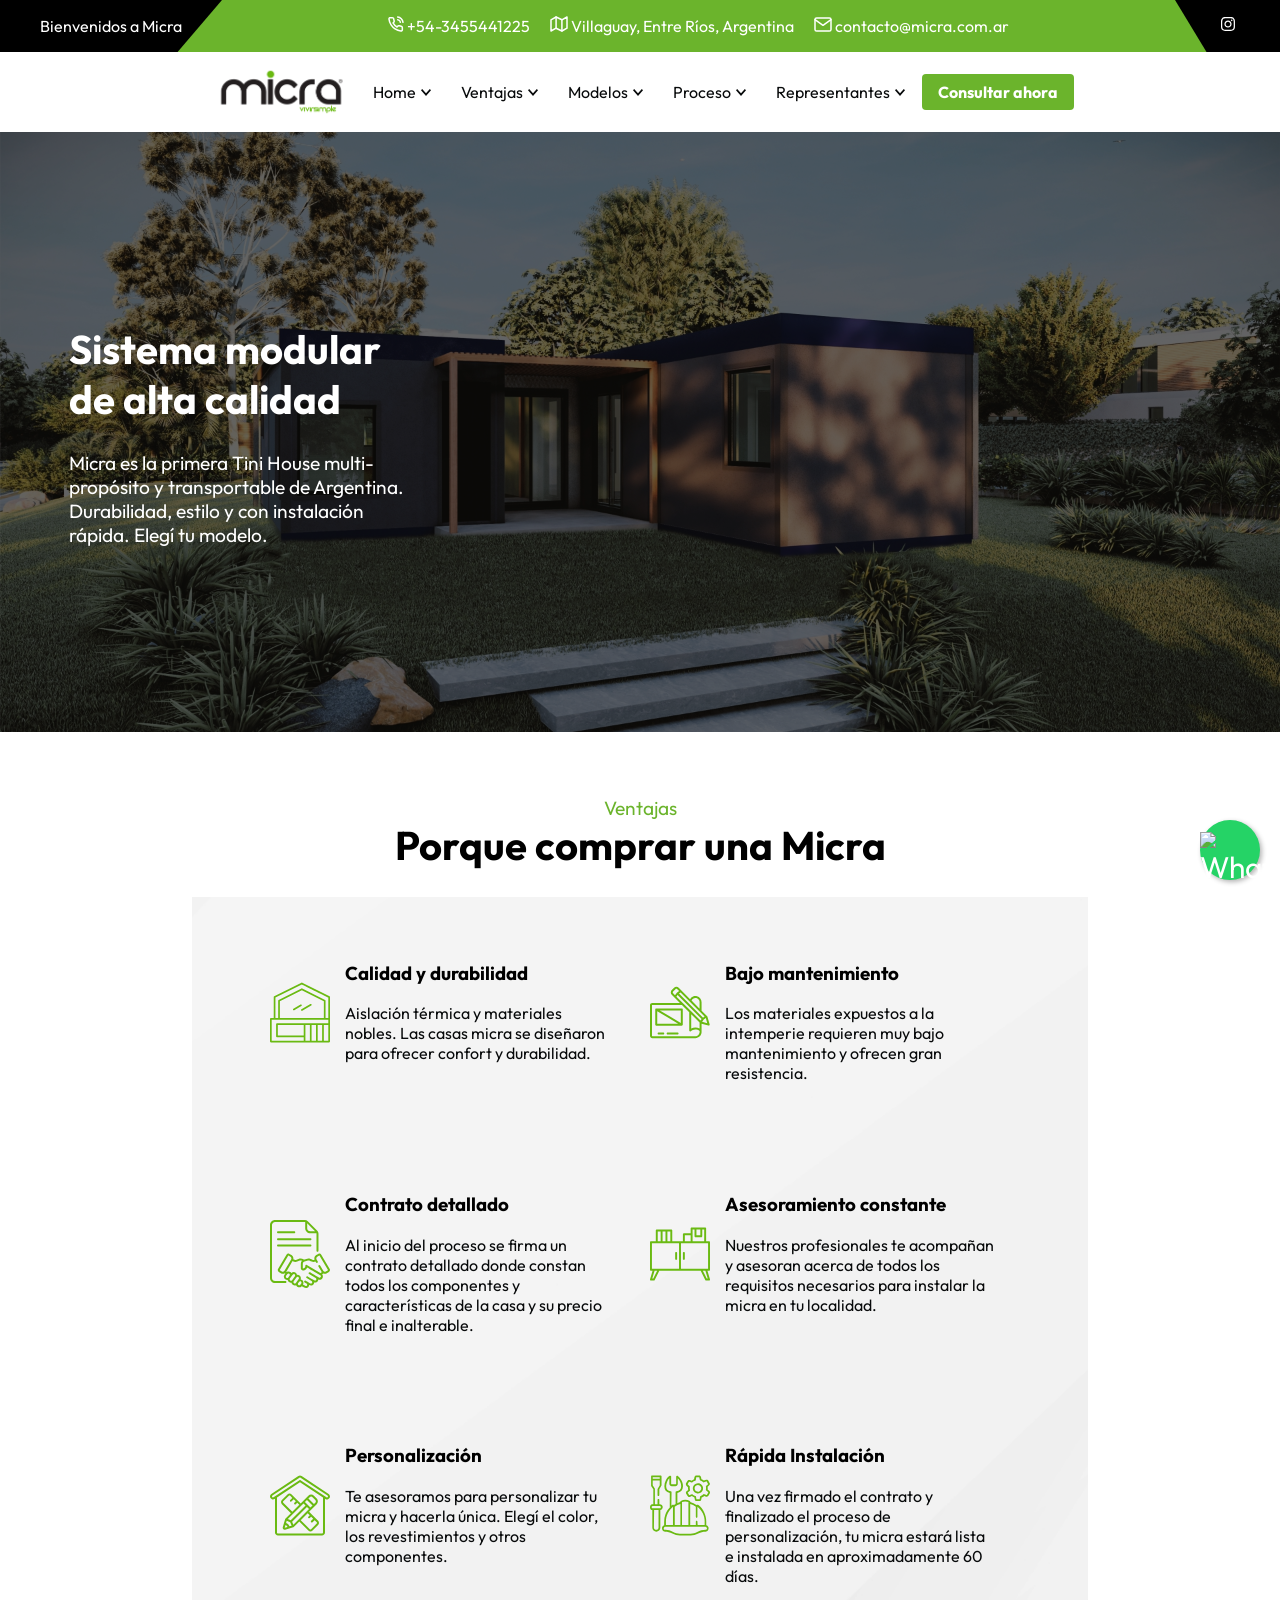
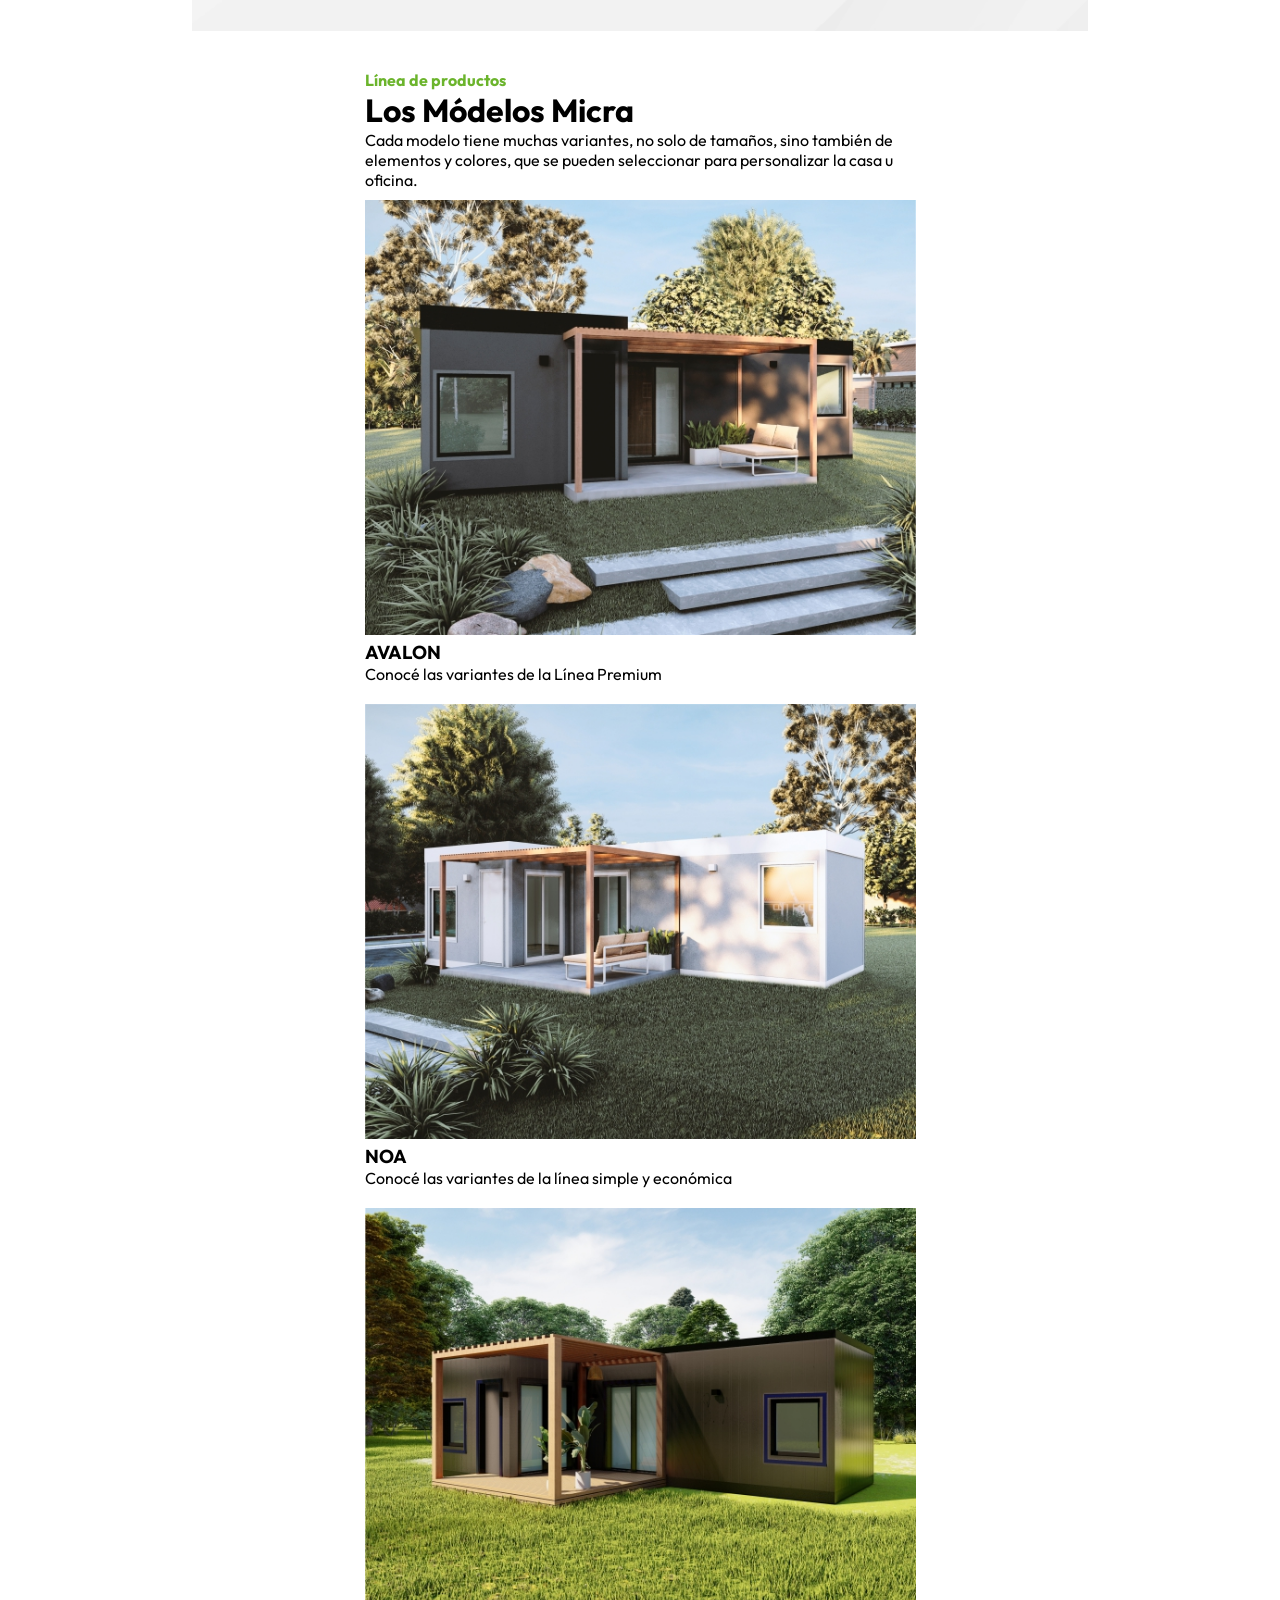
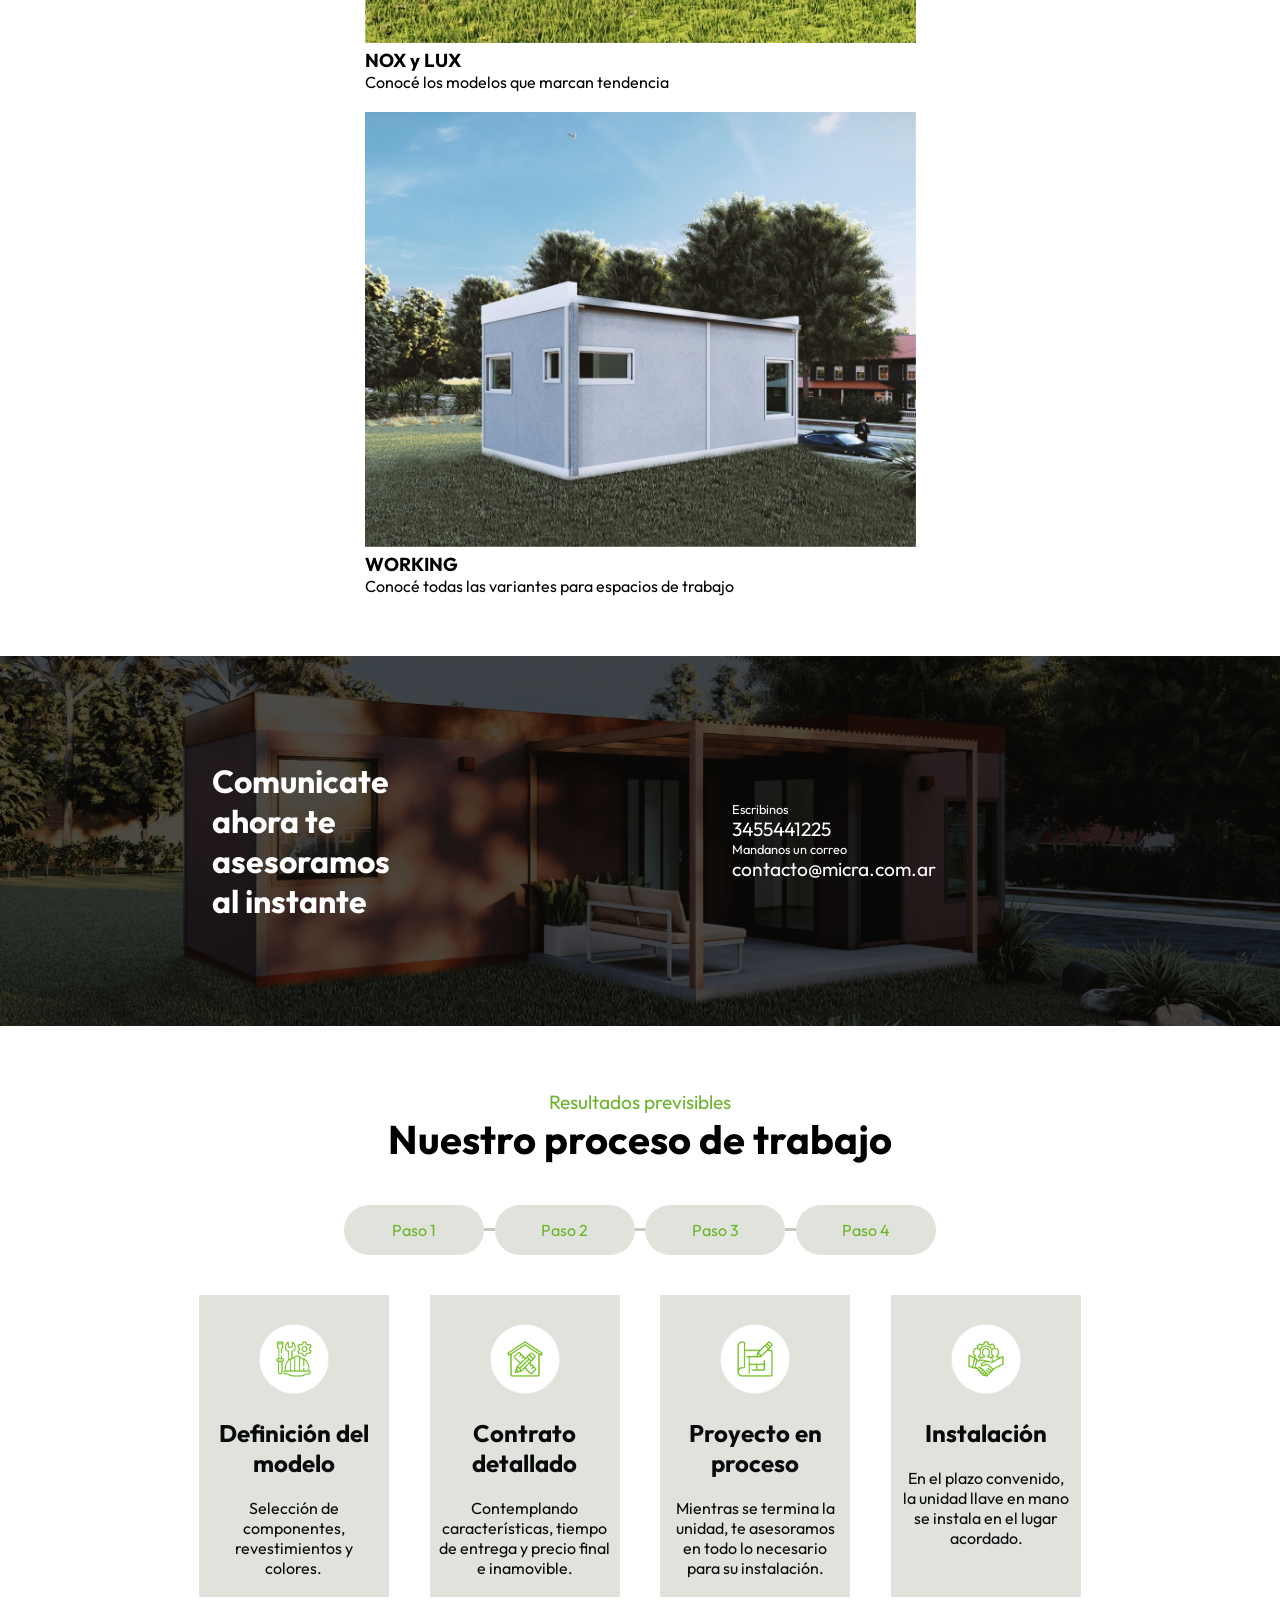
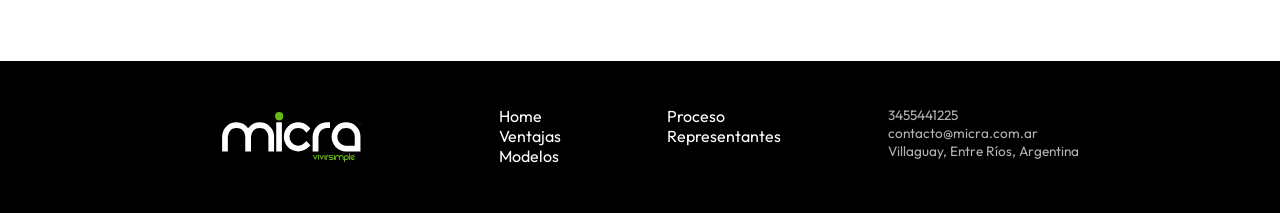
==== index.html @ 11cc24a4 "Cambios de stylo en index" ====
<!DOCTYPE html>
<html lang="en">
<meta charset="UTF-8">
<title>Micra</title>
<meta name="viewport" content="width=device-width,initial-scale=1">
<link rel="stylesheet" href="styles01.css">
<script src="menu.js"></script>
<script src="banner.js"></script>
<script src="whatsapp.js"></script>
<script src="footer.js"></script>

<body>
    <header id="Home">
        
    <!--banner de redes-->
    <banner-component></banner-component>
        <!--MENU-->
    <menu-component></menu-component>

       
    </header>
    <whatsapp-component></whatsapp-component>
    <main>
     <!-- Banner -->
    <div class="banner">
      <div class="banner-content">
        <h1>Sistema modular de alta calidad</h1>
        <p>Micra es la primera Tini House multi-propósito y transportable de Argentina.
        Durabilidad, estilo y con instalación rápida. Elegí tu modelo. </p>
      </div>
    </div>
    </main>

    <!-- Ventajas -->

    <div class="bloque-tres">
        <div class="bloque-tres-contenido" id="ventajas">
            <p>Ventajas</p>
            <h1>Porque comprar una Micra</h1>  
        </div>

        <div class="ventajas">
            <div class="tajeta-ventaja">
                <img src="icons/calidad.svg" alt="">
                <div class="texto-ventaja">
                    <h3>Calidad y durabilidad</h3>
                    <p>Aislación térmica y materiales nobles. Las casas micra se diseñaron para ofrecer confort y durabilidad.</p>    
                </div>  
            </div>
            <div class="tajeta-ventaja">
                <img src="icons/mantenimiento.svg" alt="">
                <div class="texto-ventaja">
                    <h3>Bajo mantenimiento</h3>
                    <p>Los materiales expuestos a la intemperie requieren muy bajo mantenimiento y ofrecen gran resistencia.</p>
                   
                </div>  
            </div>
            <div class="tajeta-ventaja">
                <img src="icons/contrato.svg" alt="">
                <div class="texto-ventaja">
                    <h3>Contrato detallado</h3>
                    <p>Al inicio del proceso se firma un contrato detallado donde constan todos los componentes y características de la casa y su precio final e inalterable.</p>
                  
                </div>  
            </div>
            <div class="tajeta-ventaja">
                <img src="icons/asesoramiento.svg" alt="">
                <div class="texto-ventaja">
                    <h3> Asesoramiento constante</h3>
                    <p>Nuestros profesionales te acompañan y asesoran acerca de todos los requisitos necesarios para instalar la micra en tu localidad.</p>   
                </div>  
            </div>

            <div class="tajeta-ventaja">
                <img src="icons/personalizacion.svg" alt="">
                <div class="texto-ventaja">
                    <h3>Personalización</h3>
                    <p>Te asesoramos para personalizar tu micra y hacerla única. Elegí el color, los revestimientos y otros componentes.</p>
               <!--<a href="#">Ver más</a> -->    
                    
                </div>  
            </div>
            <div class="tajeta-ventaja">
                <img src="icons/instalacion.svg" alt="">
                <div class="texto-ventaja">
                    <h3>Rápida Instalación</h3>
                    <p>Una vez firmado el contrato y finalizado el proceso de personalización, tu micra estará lista e instalada en aproximadamente 60 días.</p>
                </div>  
            </div>
        </div>
</div>

    <!-- Modelos-->


<div class="tarjetas-lineas-titulos" id="Modelos">
    <div class="lineas-titulos">
        <h4>Línea de productos</h4>  
        <h1>Los Módelos Micra</h1>
    </div>

    <div class="lineas-texto">
        <p>Cada modelo tiene muchas variantes, no solo de tamaños,
            sino también de elementos y colores, que se pueden 
            seleccionar  para personalizar la casa u oficina.</p>
    </div>
</div>


<div class="contenedor-tarjetas">
    <div class="tarjeta-casa">   
        <div class="texto-imagen">
            <a href="avalon.html">
                <div class="imagen-casa-modelo">
                    <img src="Images/FOTO MODELO AVALON.jpg" alt="casa-foto">
                    <span class="ver-mas-overlay">Ver más</span>
                </div></a>
            <h3>AVALON</h3>
            <p>Conocé las variantes de la Línea Premium </p>
            <a href="avalon.html"><button>Ver más</button> </a>

        </div>
    </div>
     <div class="tarjeta-casa">   
        <div class="texto-imagen">
            <a href="noa.html">
                <div class="imagen-casa-modelo">
                    <img src="Images/FOTO MODELO NOA.jpg" alt="casa-foto">
                <span class="ver-mas-overlay">Ver más</span></div></a>
            <h3>NOA</h3>
            <p>Conocé las variantes de la línea simple y económica</p>
            <a href="noa.html"> <button>Ver más</button> </a>        </div>
    </div>
     <div class="tarjeta-casa">   
        <div class="texto-imagen">
            <a href="page-construction.html">
                <div class="imagen-casa-modelo">
                    <img src="Images/FOTO MODELO NOX Y LUX.jpg" alt="casa-foto">
                <span class="ver-mas-overlay">Ver más</span></div></a>
            <h3> NOX y LUX</h3>
            <p>Conocé los modelos que marcan tendencia </p>
            <a href="page-construction.html"><button>Ver más</button> </a>
        </div>
    </div>
     <div class="tarjeta-casa">   
        <div class="texto-imagen">
            <a href="working.html">
                 <div class="imagen-casa-modelo">
                    <img src="Images/FOTO MODELO WORKING.jpg" alt="casa-foto">
                <span class="ver-mas-overlay">Ver más</span></div></a>
            <h3>WORKING</h3>
            <p>Conocé todas las variantes para espacios de trabajo</p>
            <a href="working.html"><button>Ver más</button> </a>

        </div>
    </div>
   
   
</div>

<!--BANNER comunicate-->
<div class="banner-comunicate">
    <div class="banner-comu-contenido">
        <div class="banner-comu-titulo">
            <h1>Comunicate ahora te asesoramos al instante</h1>
        </div>
      
      <div class="banner-comu-texto">
            <p class="comu-texto-uno">Escribinos</p>
            <p class="comu-texto-dos">3455441225</p>
            <p class="comu-texto-uno">Mandanos un correo</p>
            <p class="comu-texto-dos">contacto@micra.com.ar</p>
      </div>
    </div>
   
</div>


<!--PROCESO-->

 <div class="bloque-tres">
        <div class="bloque-tres-contenido" id="proceso">
            <p>Resultados previsibles</p>
            <h1>Nuestro proceso de trabajo</h1>  
        </div>
</div>
<div class="proceso-contenedor">
    <div class="proceso-linea">
        <div class="p-linea">
            <div class="p-botones">
                <div class="button-proceso"data-step="1">Paso 1</div>  
                <div class="button-proceso"data-step="2">Paso 2</div>
                <div class="button-proceso"data-step="3">Paso 3</div>
                <div class="button-proceso"data-step="4">Paso 4</div>  
            </div>
        </div>
    </div>
    <div class="proceso-tarjetas">
        <div class="p-t-tarjeta" data-step="1">
            <img src="icons/proceso-01.png" alt="">
            <h2>Definición del modelo</h2>
            <p>Selección de componentes, revestimientos y colores.</p>
        </div>
        <div class="p-t-tarjeta" data-step="2">
            <img src="icons/proceso-02.png" alt="">
            <h2>Contrato detallado</h2>
            <p>Contemplando características, tiempo de entrega y precio final e inamovible.</p>
        </div>
        <div class="p-t-tarjeta" data-step="3">
            <img src="icons/proceso-03.png" alt="">
            <h2>Proyecto en proceso</h2>
            <p>Mientras se termina la unidad, te asesoramos en todo lo necesario para su instalación.</p>
        </div>
        <div class="p-t-tarjeta" data-step="4">
            <img src="icons/proceso-04.png" alt="">
            <h2>Instalación</h2>
            <p>En el plazo convenido, la unidad llave en mano se instala en el lugar acordado.</p>
        </div>
        </div>
</div>


<!--FOOTER-->
    <footer>
        <footer-component></footer-component>
    </footer>

</body>
<script>
    document.querySelectorAll('.p-t-tarjeta').forEach(tarjeta => {
  tarjeta.addEventListener('mouseenter', function() {
    const step = tarjeta.getAttribute('data-step');
    document.querySelector('.button-proceso[data-step="' + step + '"]').classList.add('activo');
  });
  tarjeta.addEventListener('mouseleave', function() {
    const step = tarjeta.getAttribute('data-step');
    document.querySelector('.button-proceso[data-step="' + step + '"]').classList.remove('activo');
  });
});
</script>
</html>
---- styles01.css ----
/* font google */
@import url('https://fonts.googleapis.com/css2?family=Exo:ital,wght@0,100..900;1,100..900&family=Outfit:wght@100..900&family=Roboto:ital,wght@0,100..900;1,100..900&display=swap');

html, body {
  margin: 0;
  padding: 0;
  font-family: "Outfit", sans-serif;
  justify-content: center;
  align-items: stretch;
  width: 100%;
  overflow-x: hidden;

}
button{
  background-color: #6bb42c;
  border-radius: 2px;
  outline: none; 
  padding: 10px;
  align-content: center;
  text-align: center;
  color:#fff;
  border: none;
  transition: transform 0.1s ease-in;
  font-family: "Outfit", sans-serif;
  font-size: 1em;
    }
button:hover{
  background-color:#080A0B;
}

a{
  color: #44741b;
}
a:hover{
  color: #080A0B;
}

.contenedor-redes {
    color: #fff;
    background-color: #6bb42c;
    display: flex;
    justify-content: space-between;
    align-items: stretch;
    flex-wrap: wrap;
    width: 100%;
    box-sizing: border-box;
    padding: 0;
    margin: 0;
}



.cont-texto,
.cont-datos,
.cont-redes {
    padding: 0 40px 0 40px;
    margin: 0;
    display: flex;
    align-items: center;
    background: black;
    color: white;
}

.cont-datos {
    background: #6bb42c;
    color: #fff;
    justify-content: center;
    align-content: center;


}
.cont-datos li{
  padding: 0 10px;
  align-content: center;
}

.cont-texto {
    background: black;
    justify-content:flex-start;
    clip-path: polygon(0% 0%, 100% 0%, 80% 100%, 0% 100%)
   
}

.cont-redes {
    background: black;
    justify-content: flex-end;
    clip-path: polygon(0% 0%, 100% 0%,100% 100%, 30% 100%)
}

.cont-redes .redes-item{
  padding: 0 5px;
}

ul {
    list-style: none;
    padding: 0;
    margin: 0;
}
a {
    text-decoration: none;
}

/* Responsive: en pantallas chicas los bloques se apilan */
@media (max-width: 1035px) {
    .contenedor-redes {
        flex-direction: row;
        background: black;    

       
    }

    .cont-datos{
      display: none;
    }
    .cont-texto,
    .cont-redes {
      flex-direction: row;
        justify-content: center;

        background: black;    
        clip-path: polygon(0% 0%, 100% 0%,100% 100%, 0% 100%)

    }

}

/* Menu*/


.menus {
      display: flex; 
      justify-content: space-between; 
      align-items: center;
      padding: 10px 20px;
      font-family: "Outfit";
    }

    .imagen-logo {
      max-width: 150px;
      height: auto;
    }

    .navbar {
      display: flex;
      align-items: center;

    }

    .nav-menu {
      display: flex;
      gap: 30px;
      margin: 0;
      padding: 0;
      list-style: none;
      
    }
    .nav-logo{
        align-content: center;
        margin-left: 15%;

    }

    .nav-item {
      display: flex;
      align-items: center;
    }

    .nav-link {
      color: #080A0B;
      text-decoration: none;
      display: flex;
      align-items: center;
      gap: 5px;
    }

    .nav-link:hover {
      color: #6bb42c;
    }

    .nav-icon {
      width: 10px;
      height: auto;
    }

    /* Segunda parte */
    .navbar-02 {
      display: flex; 
      align-items: center;
      margin-right: 15%;
    }

    .nav-menu-02 {
      display: flex;
      align-items: center;
      gap: 20px;
      margin: 0;
      padding: 0;
      list-style: none;
    }

    .nav-iconos img {
      width: 100%;
      height: 100%;
    }

    .nav-boton {
      padding: 8px 16px;
      background-color:#6bb42c;
      border-radius: 4px;
      transition: transform 0.1s ease-in;
    }

    .nav-boton-link {
      color: #fff;
      font-weight: bold;
      text-decoration: none;
    }

    .nav-boton:hover {
      transform: scale(1.1);
    }
    

    /* --- Estilo hamburguesa --- */
    .menu-toggle {
      display: none;
      font-size: 28px;
      cursor: pointer;
      user-select: none;
      justify-content:flex-end;

      
    }

    /* --- Responsive --- */
    @media (max-width: 937px) {
      .nav-logo{
        align-content: flex-start;
        padding: 2% 5%;
        margin: 0;
        float:left;
      }
       .menus{
        margin:0;
        padding: 0;

      }
      .navbar{
        display: flex;
        flex-direction: column;
        align-items: end;
        gap: 1rem;
        top: 0;
        right: 0;
        bottom: 0;
        background-color:#fff;
        position: absolute;
        z-index: 2;
        padding: 10rem 0;

      }
      .nav-menu {
        display: none;
      }
      .nav-menu.active {
        display: flex;
        flex-direction: column;

      }

      .nav-item {
        flex-direction: column;
        align-items: end;
        margin: 0 2rem;
        color: #fff;
      }

      .menu-toggle {
        display: flex;
        padding-right: 5%;
        z-index: 2;

      }
      .navbar-02 {
        display: none;
      }
      .nav-iconos{
        display: none;
      }}

      

/* Banner debajo del menú */
.banner {
    position: relative;
    max-width: 100%;
    height: 600px; 
    background: url("Images/FOTO\ CABECERA.jpg") no-repeat center center/cover;
    display: flex;
    align-items: center;
    justify-content: center;
    color: #fff;
    background-size: cover;
}

.banner::after {
    content: "";
    position: absolute;
    top: 0;
    left: 0;
    width: 100%;
    height: 100%;
    background: rgba(0,0,0,0.6); 
    }

.banner-content {
    position: relative;
    padding-left: 0px;
    margin-left: 0px;
    text-align: left;
    z-index: 1;
    font-family: "Outfit";

}

.banner-content h1 {
    font-size: 2.5rem;
    margin-right: 30%;
    max-width: 30%;
  }



.banner-content p {
    font-size: 1.2rem;
    margin-right: 30%;
    max-width: 30%;

}
@media (max-width: 1232px) {
  .banner{
    align-items: stretch; 
    padding: 0;
    margin: 0;
    height: 100%;
  }  
  .banner-content{
    margin: 10%;
  }
    .banner-content p, .banner-content h1{
    max-width: 100%;
  }
}

/* Ventajas */

.bloque-tres{
    align-items: center;
    justify-content: center;
    margin: 5% 15% 3%;
}

.bloque-tres-contenido{
    padding: 0;
    margin-top: 20px;
    text-align: center;
    z-index: 1;
    font-family: "Outfit";
}
.bloque-tres p{
     font-size: 1.2rem;
     color: #6bb42c;
     padding-bottom: 0%;
     margin-bottom: 0;
}

.bloque-tres h1{
    font-size: 2.5rem;
    padding-top: 0%;
    margin-top: 0%;

}

.ventajas{
    display: flex;
    flex-wrap: wrap; /* pueda tener múltiples lineas*/
    justify-content: center;
    background: url("Images/Mask\ group.png") no-repeat center center/cover;

    font-family: "Outfit";

    }

.tajeta-ventaja{
    display: flex;
    flex-wrap: row;
    margin: 30px 10px;
}
.tajeta-ventaja img{
    width: 60px;
    justify-content: flex-start;

}

.texto-ventaja p{
    max-width: 270px;
    color: #080A0B;
    font-size: 1rem;

}
.texto-ventaja{
    margin:15px;
}

.texto-ventaja a{
    color: #6bb42c;
}

 @media (max-width: 550px) {
  .tajeta-ventaja,
  .ventajas,
  .bloque-tres,
  .bloque-tres-contenido{ 
    justify-content:start;
    text-align: start;
    max-width: 100%;
  }
  .tajeta-ventaja img{
    width: 20%;
  }
  .texto-ventaja p{
    font-size: 1rem;      /* reduce tamaño en móviles */
    padding: 0;
  }

}


/* Modelos casas */

.tarjetas-lineas-titulos{
    display: flex;
    flex-direction: row;
    font-family: "Outfit";
    padding: 2% 21%;
    margin: 0%;
    align-items: center;

}
.lineas-titulos{
    width: 551px;
    text-align: start;
    padding: 0;
    margin: 0;
}

.lineas-titulos h4{
    color: #6bb42c;
    padding: 0;
     margin: 0;
     
}
.lineas-titulos h1{
    padding: 0;
    margin: 0;
}

.lineas-texto p{
  max-width: 551px; 
  text-align: end;
  justify-content: end;
  margin: 0;

}

@media (max-width: 1282px)
 {
  .tarjetas-lineas-titulos{
    display: flex;
    flex-direction: column;
    position: relative;
    max-width: 95%;
    padding: 0 10%;
  } 
  .lineas-titulos h1, .lineas-titulos h4,
  .lineas-texto p{
    text-align:start;
    justify-content: start;
    padding: 0;

  }
   .tarjeta-casa img{
    max-width: 100%;

}
 }

.contenedor-tarjetas{
    display: flex;
    flex-wrap: wrap; /* pueda tener múltiples lineas*/
    margin: 0% 10%;
    justify-content: center;
    
}

.tarjeta-casa{
    font-family: "Outfit";
    padding: 10px;

}
.tarjeta-casa h3{
    padding: 0;
    margin: 5px 0px 0px;
}
.tarjeta-casa p{
    padding: 0;
    margin: 0;

}

.tarjeta-casa img{
    width: 551px;
}

.tarjeta-casa button{
  margin: 5px 0px 10px;
}

.tarjeta-casa button{
  display: none;
}


@media (max-width: 550px)
 {

  .contenedor-tarjetas{
    display: flex;
    align-content:flex-start;
    text-align:start;
    padding: 0 10%;
    margin: 20px 0px 0px;
  }
  .tarjeta-casa img{
    width: 100%;
  }
  .tarjeta-casa button{
  display: flex;
}
 }


.imagen-casa-modelo {
    position: relative;
    overflow: hidden;
}

/* Fondo oscuro por encima de la imagen en hover */
.imagen-casa-modelo::after {
    content: "";
    position: absolute;
    inset: 0;
    background: rgba(0,0,0,0); /* invisible por defecto */
    transition: background 0.3s;
    z-index: 1;
}

.imagen-casa-modelo:hover::after {
    background: rgba(0,0,0,0.6); /* se oscurece al hacer hover */
}

.imagen-casa-modelo img {
    display: block;
    transition: transform 0.3s ease-in-out;
    position: relative;
    z-index: 0;
}

.imagen-casa-modelo:hover img {
    transform: scale(1.3);
}

.ver-mas-overlay {
    position: absolute;
    left: 50%;
    top: 50%;
    transform: translate(-50%, -50%);
  /*  background: rgba(0,0,0,0.4);*/
    color: #fff;
    padding: 10px 25px;
    border-radius: 8px;
    font-size: 1.6em;
    opacity: 0;
    pointer-events: none;
    transition: opacity 0.3s;
    font-family: "Outfit";
    letter-spacing: 1px;
    font-weight: 500;
    text-align: center;
    z-index: 2;
}

.imagen-casa-modelo:hover .ver-mas-overlay {
    opacity: 1;
    pointer-events: auto;
}

/*BANNER comunicate*/

.banner-comunicate {
    position: relative;
    max-width: 100%;
    height: 370px; 
    background: url("Images/foto\ para\ segundo\ llamado\ a\ la\ acción\ home.jpg") no-repeat center center/cover;
    display: flex;
    align-items: center;
    justify-content: center;
    color: #fff;
    background-size: cover;
    margin: 50px 0;
}

.banner-comunicate::after {
    content: "";
    position: absolute;
    top: 0;
    left: 0;
    width: 100%;
    height: 100%;
    background: rgba(0,0,0,0.7); 
    }

.banner-comu-contenido {
    display: flex;
    flex-direction: row;
    font-family: "Outfit";
    padding: 0%;
    margin: 0;
    z-index: 1;
    
}
.banner-comu-titulo h1{
  align-content: start;
  width: 100%;
  align-content: center;

  
}
.banner-comu-texto{
  padding: 0% 40%;
  margin: 0;
  font-size: 1.2rem;
  align-content: center;

}
.comu-texto-uno{
  padding: 0%;
  margin: 0;
  font-size: 0.8rem;


}
.comu-texto-dos{
  padding: 0px;
  margin: 0;

}
@media (max-width: 1000px)
{
  .banner-comu-contenido {
    
    display: flex;
    flex-direction: column;
    font-family: "Outfit";
    padding: 10%;
    margin: 0;
 }
 .banner-comu-texto{
  padding: 0%;
 }
}

/* PROCESO*/



.proceso-linea {
  margin: 5% 17%;
  display: flex;  
  justify-content: center;
  align-items: center;
  position: relative;
}

.p-linea {
  background-color: #c3cabd;
  height: 3px;
  width: 70%;
  position: relative; /* importante para absoluto de hijos */
}

.p-botones {
  position: absolute;
  top: 50%; 
  width: 100%;
  display: flex;
  justify-content: space-between;
  transform: translateY(-50%); /* pisa la línea */
}

.button-proceso {
  background-color: #DFE3DB;
  border-radius: 2em;
  outline: none; 
  width: 140px;
  height: 50px;
  align-content: center;
  text-align: center;
  color: #6bb42c;
}

.proceso-tarjetas{
  margin: 5% 10%;
  display: flex;
  justify-content: center;
  align-items: center;
}
.p-t-tarjeta{
  max-width: 349px;
  height: 302px;
  background-color: #DFE3DB;
  text-align: center;
  margin: 0% 2%;
}
.p-t-tarjeta h2{
    max-width: 190px;
    color: #080A0B;
}
.p-t-tarjeta p{
      max-width: 190px;
      padding: 0% 5% 5%;
      color: #080A0B;
}
.p-t-tarjeta img{
  padding: 15% 0% 0%;
  width: 70px;
}

.p-t-tarjeta:hover{
  background-color: #6bb42c;
}
.p-t-tarjeta:hover p{
  color: #fff;
}
.p-t-tarjeta:hover h2{
  color: #fff;
}

.button-proceso.activo {
  background-color: #6bb42c;
  color: #fff;
  transition: background 0.2s, color 0.2s;
}

@media (max-width: 550px) {

  .proceso-linea{
    display: none;
  }
  .proceso-tarjetas{
    display: flex;
    flex-wrap: wrap;
  }
  .p-t-tarjeta{
    margin: 5px;
  }
}

/* WHATSAPP*/

.whatsapp-float {
        position: fixed !important;
        width: 60px;
        height: 60px;
        bottom: 20px;
        right: 20px;
        background-color: #25d366;
        color: white;
        border-radius: 50%;
        text-align: center;
        font-size: 30px;
        box-shadow: 2px 2px 5px rgba(0,0,0,0.3);
        z-index: 100;
    }

  .whatsapp-float img {
        width: 35px;
        margin-top: 12px;
        }

        
  .whatsapp-float:hover {
        background-color: #cbe3d4;
        }

  @media (max-width: 550px) {
        .whatsapp-float {
         position: fixed !important;
            width: 50px;
            height: 50px;
            bottom: 10px; /* más cerca del borde inferior */
            right: 10px; /* más cerca del borde derecho */
        }

        .whatsapp-float img {
            width: 30px;
            margin-top: 10px;
        }
    }

footer{
    background-color: #000000;
    right: 500px;

}



.fotter-columnas{
  display: flex;
  justify-content: space-between;
  flex-direction: row;
  padding: 40px 15%;
  align-content: center;
  right: 500px;
}
.f-una-columna{
  padding: 10px;
  flex-direction:column;
  display: flex;
  padding: 5px 0;
  margin: 0;

}
.f-una-columna p, .f-una-columna a {
    color:#ffffff;
    text-align: start;
    padding: 0;
    margin: 0;
}
.f-una-columna p{
  width: 200px;
  font-size: 0.85rem;
  color: #b3b3b3;
}
.f-una-columna img{
  width: 200px;
}


  @media (max-width: 800px) {
    .fotter-columnas{
      flex-direction: column;
      justify-content: center;
    }
    .f-una-columna img{
      justify-content: center;
    }
    .f-una-columna p{
      size: 1em;
    }
  }

/*CASAS*/

.banner-CASA {
    position: relative;
    max-width: 100%;
    height: 400px; 
    display: flex;
    align-items: center;
    justify-content: CENTER;
    color: #fff;
    background-size: cover;
    margin: 0;
}

.banner-CASA::after {
    content: "";
    position: absolute;
    top: 0;
    left: 0;
    width: 100%;
    height: 100%;
    background: rgba(0,0,0,0.7); 
    }

.banner-casa-contenido {
    display: flex;
    flex-direction: row;
    font-family: "Outfit";
    padding: 0% 10%;
    margin: 0 0;
    z-index: 1;
    
}
.banner-casa-titulo h1, .banner-casa-titulo p, .banner-casa-titulo a{
  text-align: center;
  padding: 0%;
  margin: 0%;
  color: #fff;
  align-items: center;
}



/*INFO*/

.info-casas{
  display: flex;
  align-content: center;
  text-align: center;
  justify-content: center;
  margin: 10px;
  padding: 0;

}
.info-casas a, .info-casas p{
  color: #000000;
  margin: 0;
  padding: 0;

}

/*IMAGEN UNO CASA*/

.imagen-uno-casa{
  display: flex;
  align-content: center;
  justify-content: center;
  padding: 10px 10%;
  margin: 0%;
}

.contenedor-casa{
  overflow: hidden; /* para que la imagen no se salga de su contenedor */

}
.contenedor-casa img{
    transition: transform 0.3s ease-in-out;}

.contenedor-casa:hover img{
    transform: scale(1.5);
        
}

/* info principal casa*/

.info-casa-uno{
  display: flex;
  align-content: center;
  justify-content: center;
  padding: 0% 17%;
  flex-direction: column;

}
.info-casa-uno h1{
  color: #6bb42c;
  margin: 20px 0px 0px;
}

.info-casa-uno h1, .info-casa-uno p, .info-casa-uno h2{
  text-align: start;
  padding: 0;
}
.info-casa-uno p{
  margin: 0 0 10px;
}

.tres-imagenes-casa{
  display: flex;
  align-content: center;
  justify-content: space-between;
  padding: 0% 17%;
  flex-direction: row;
}

.tres-imagenes-casa img{
  max-width: 320px;
}

.dos-imagenes-casa{
  display: flex;
  align-content: center;
  justify-content: space-between;
  padding: 0% 17%;
  flex-direction: row;
}

.dos-imagenes-casa img{
  max-width: 500px;
}

.cuatro-imagenes-casa{
  display: flex;
  align-content: center;
  padding: 0% 17%;
  flex-wrap: wrap; 
}

.cuatro-imagenes-casa img{
  max-width: 480px;
  padding: 10px;
  margin: 0;
}

  @media (max-width: 800px) {

    .imagen-uno-casa{
      padding: 3% 0;
    }
    .dos-imagenes-casa, .tres-imagenes-casa, .cuatro-imagenes-casa{
      flex-direction: column;
    }
   .dos-imagenes-casa img, .tres-imagenes-casa img, .cuatro-imagenes-casa img{
    width: 100%;
    padding: 5% 0%;

  }}

  @media (max-width: 480px) {
    .tipos-casas-iconos{
      flex-direction: column;
    }}

  .revestimientos-contenedor{
    display: flex;
    padding: 3% 17%;
    flex-direction: column;
  }
  .revestimientos-contenedor h2, .revestimientos-contenedor h3{
    padding: 0px 0px 10px;
    margin: 0;
    justify-content: start;
    text-align: start;
  }
  .revestimientos-contenedor h2{
    color: #6bb42c;
    padding: 5px 0px;
  }

  .columnas-detalles{
    display: flex;
    flex-direction: column;
    padding: 0;
    margin: 0;


  }
  .una-col-detalles{
    padding: 0;
   /* max-width: 400px;*/
    margin: 0;
     display: flex;
    flex-direction: row;

  }
    .colores-paleta{
    display: flex;
    flex-direction: row;
    padding: 5px 0;
    /*max-width: 400px;*/
  }
  
  .bloque-color{
    width: 50px;
    right: 50px;
    border-radius: 50%;
    padding: 0;
    margin: 0;    
  }

  .colores-paleta p{
    padding: 0% 2%;
    width: 100px;

    
  }

  @media (max-width: 800px) {
      .revestimientos-contenedor, .columnas-detalles{
        flex-direction: column;
        margin: 10px 0;
        padding: 5%, 0%;
        justify-content: start;

      }
      .una-col-detalles p, .otra-col-detalles p{
        padding: 0;
        margin: 0;
        text-align:left;
      }
      .bloque-color{
        width: 20px;
        padding: 0;
        margin: 0;
      
      }
      .colores-paleta{
        padding: 5px 0px;
        margin: 0;
        justify-content: start;

      }
      .una-col-detalles{
        flex-direction: column;
        justify-content: start;
        padding: 0;
        margin: 0;

      }

  }


  /*Galeria*/
  
  .contenedor-galeria{
    display: flex;
    flex-wrap: wrap;
    align-content: center;
    justify-content: space-between;
    margin: 10px 17%;
  }

.thumb {
    max-height: 220px;
    padding: 0, 10%;
}
.thumb:hover{
  border: solid 2px #6bb42c;
}

.lightbox {
    position: fixed;
    z-index: 999;
    height: 0;
    width: 0;
    text-align: center;
    top: 0;
    left: 0;
    background: rgba(0, 0, 0, 0.9);
    opacity: 0;

}

.lightbox img {
    max-width: 100%;

    opacity: 0;

}

.lightbox:target {
    /** Remove default browser outline */
    outline: none;

    width: 100%;
    height: 100%;
    opacity: 1 !important;
    justify-content: center;
    align-content: center;
}

.lightbox:target img {
    /*border: solid 17px rgba(77, 77, 77, 0.8);*/
    opacity: 1;

}

.light-btn {
    color: #fafafa;
   /* background-color: #333;
    border: solid 3px #777;*/
    padding: 5px 15px;
    border-radius: 1px;
    text-decoration: none;
    cursor: pointer;
    vertical-align: middle;
    position: absolute;
    top: 45%;
    z-index: 99;
    font-family:monospace;
    font-size: 3em;
}

.light-btn:hover {
    color: #6bb42c;
}

.btn-prev {
    left: 7%;
}

.btn-next {
    right: 7%;
}
.btn-close {
    position: absolute;
    right: 2%;
    top: 2%;
    color: #fafafa;
  /*  background-color: #92001d;
    border: solid 5px #ef4036;*/
    padding: 10px 15px;
    border-radius: 1px;
    text-decoration: none;
}

.btn-close:hover {
    background-color: #740404;
}

  @media (max-width: 430px) {
    .thumb {
        max-height: 120px;
        padding: 0, 5%;
    }
  }

.contenedor-comun{
  padding: 0% 17%;
  margin: 0%;
  align-content: center;
  justify-content: center;
  text-align: center;
}
.contenedor-comun p{
  padding: 0%;
  margin: 0% 0% 5%;
}
.contenedor-comun img{
  padding: 0%;
  margin: 0%;
}
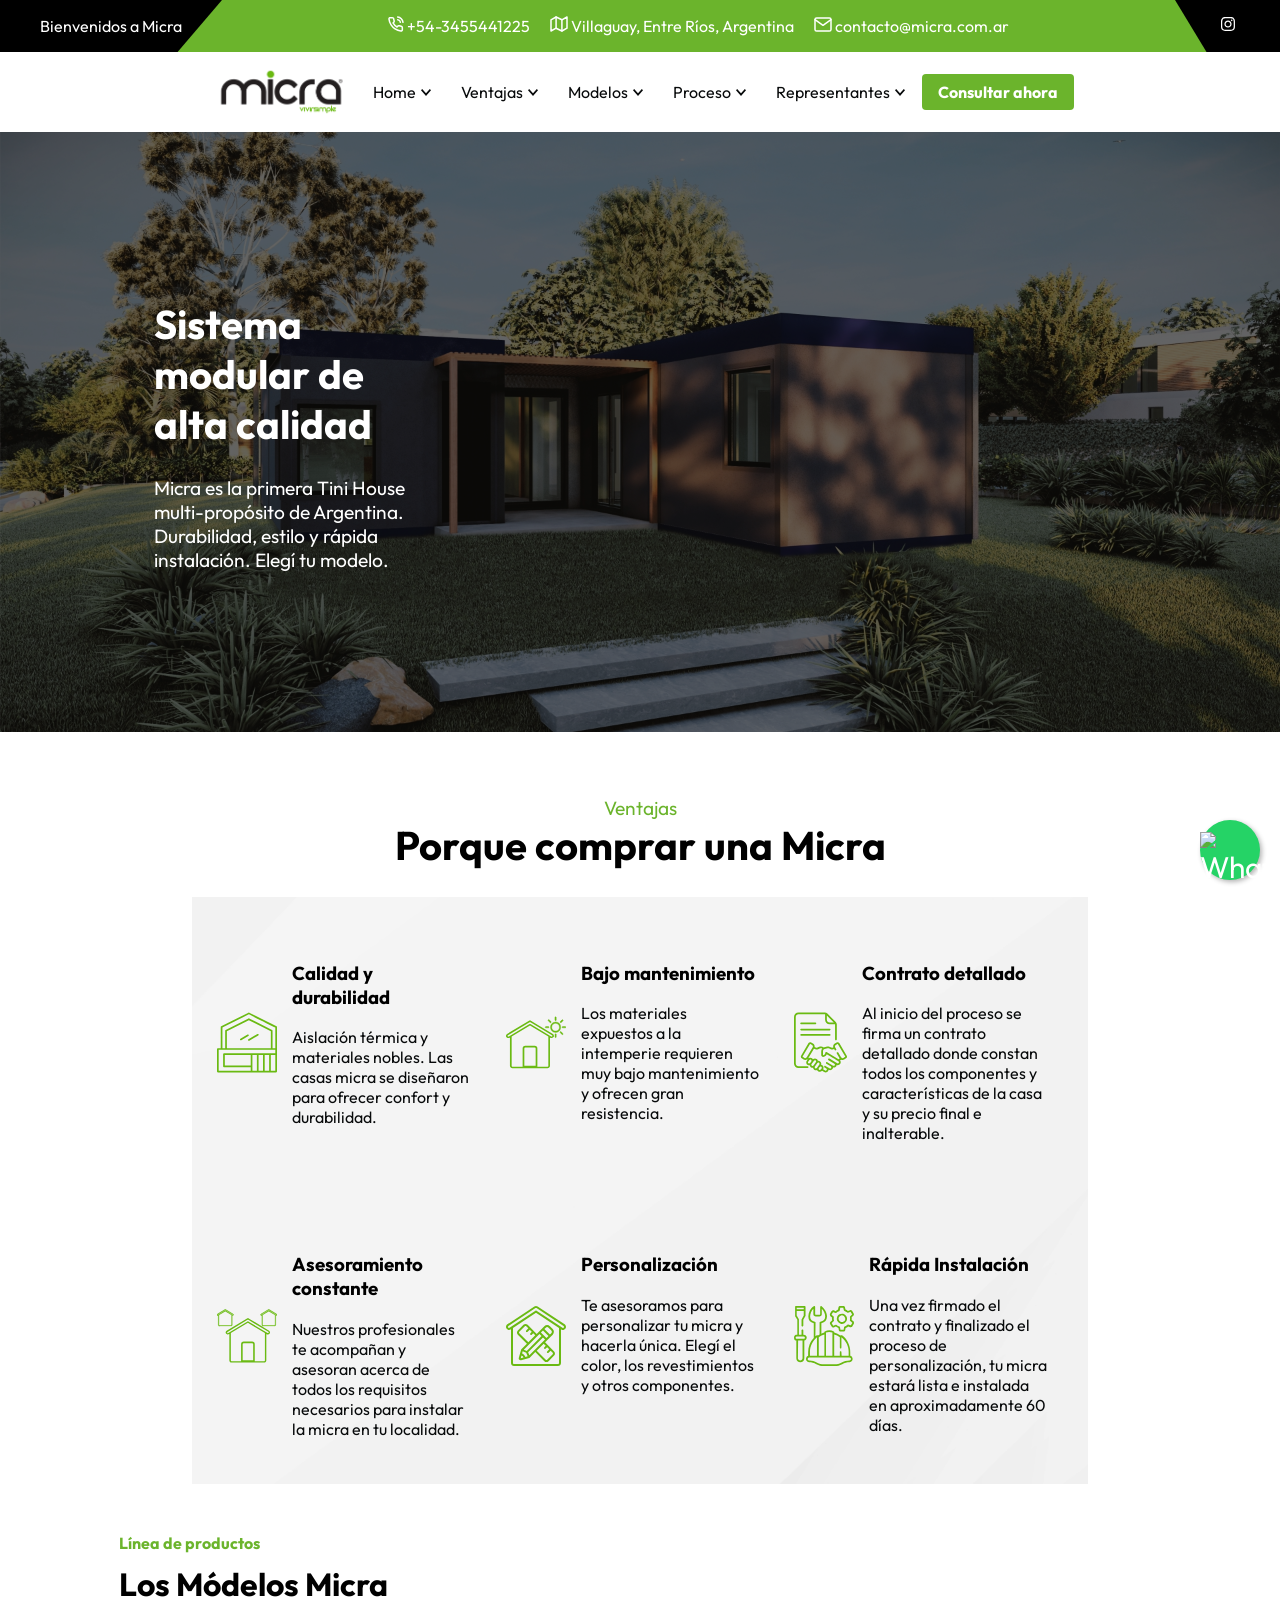
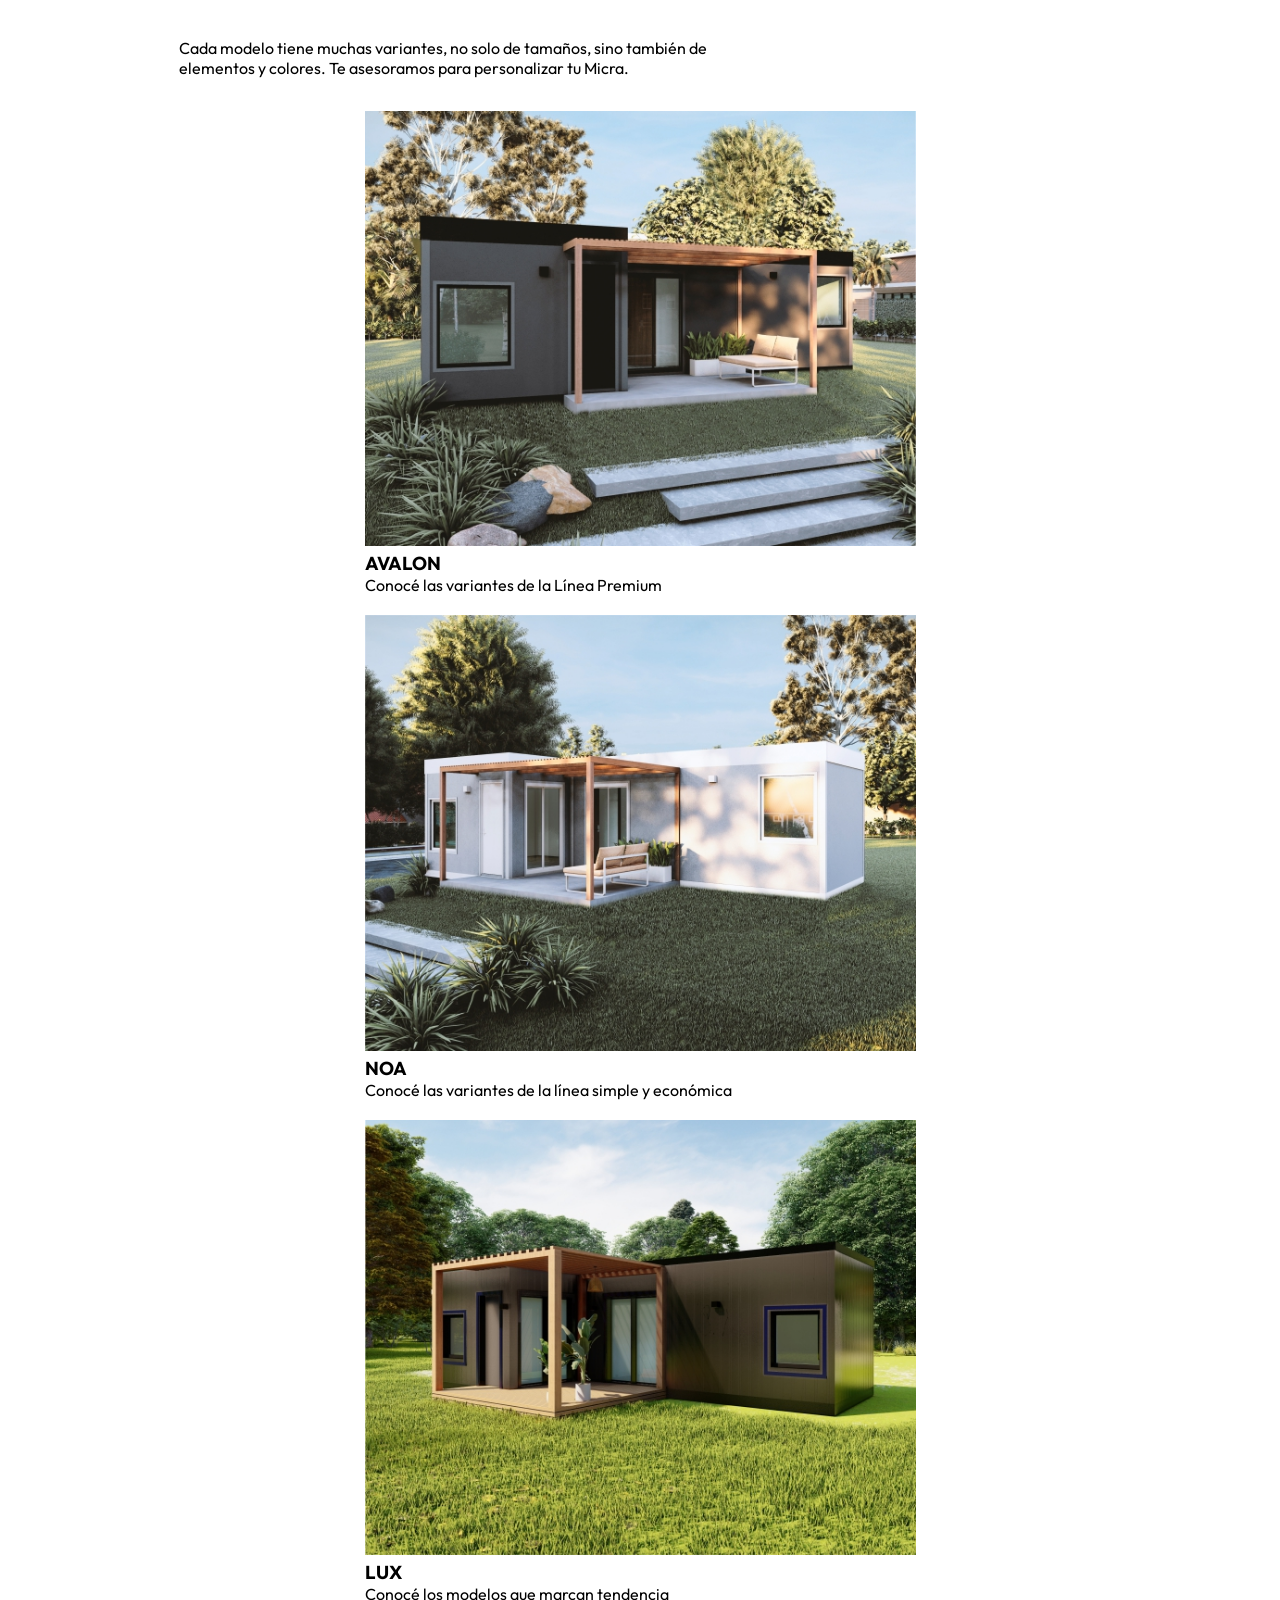
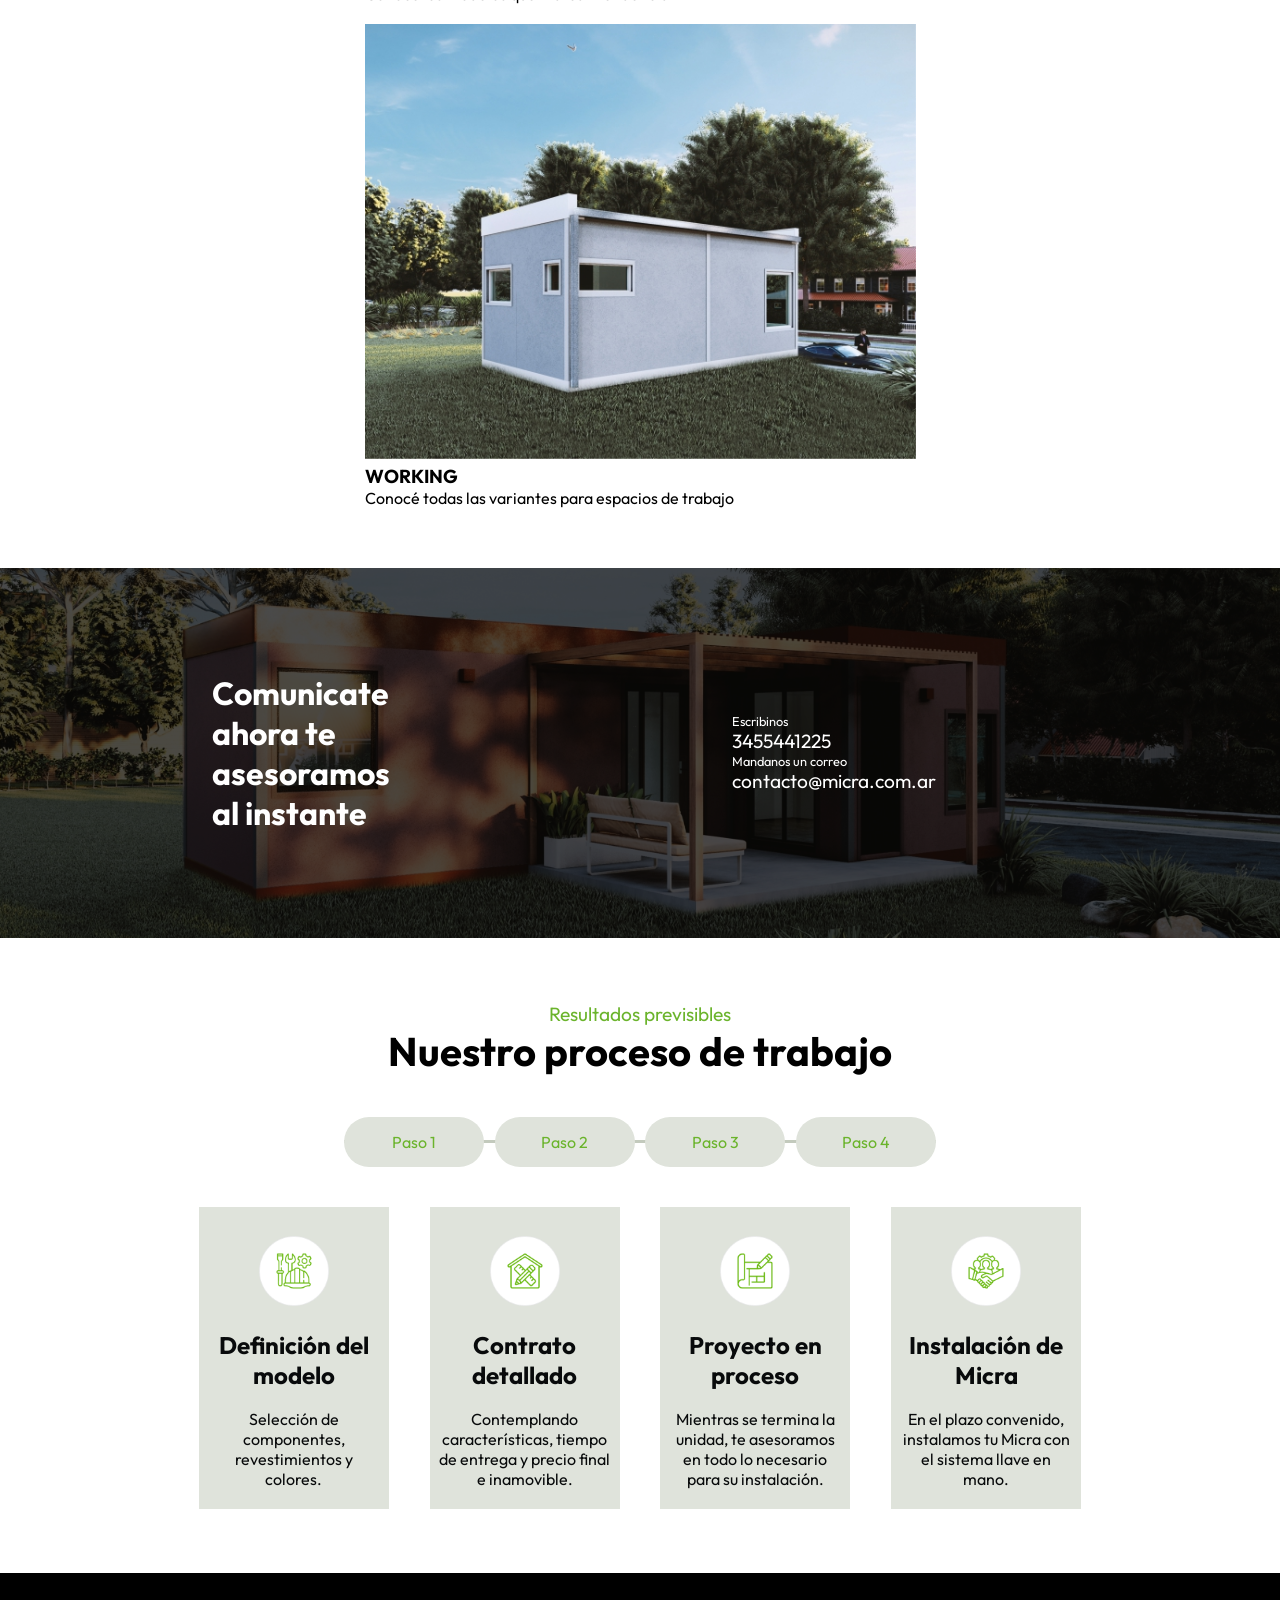
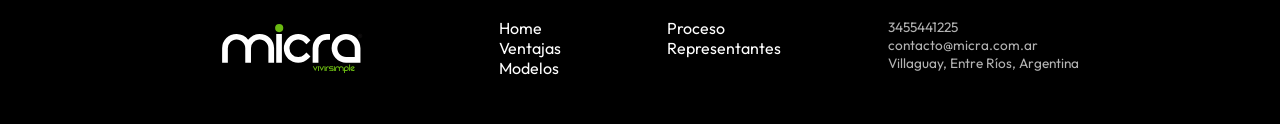
==== commit 63e210df: "arreglos de texto y de estilo en index, noa y avalon" ====
--- a/index.html
+++ b/index.html
@@ -25,8 +25,7 @@
     <div class="banner">
       <div class="banner-content">
         <h1>Sistema modular de alta calidad</h1>
-        <p>Micra es la primera Tini House multi-propósito y transportable de Argentina.
-        Durabilidad, estilo y con instalación rápida. Elegí tu modelo. </p>
+        <p>Micra es la primera Tini House multi-propósito de Argentina. Durabilidad, estilo y rápida instalación. Elegí tu modelo.</p>
       </div>
     </div>
     </main>
@@ -100,16 +99,14 @@
     </div>
 
     <div class="lineas-texto">
-        <p>Cada modelo tiene muchas variantes, no solo de tamaños,
-            sino también de elementos y colores, que se pueden 
-            seleccionar  para personalizar la casa u oficina.</p>
+        <p>Cada modelo tiene muchas variantes, no solo de tamaños, sino también de elementos y colores. Te asesoramos para personalizar tu Micra.</p>
     </div>
 </div>
 
 
 <div class="contenedor-tarjetas">
     <div class="tarjeta-casa">   
-        <div class="texto-imagen">
+        <div class="texto-imagen">  
             <a href="avalon.html">
                 <div class="imagen-casa-modelo">
                     <img src="Images/FOTO MODELO AVALON.jpg" alt="casa-foto">
@@ -137,7 +134,7 @@
                 <div class="imagen-casa-modelo">
                     <img src="Images/FOTO MODELO NOX Y LUX.jpg" alt="casa-foto">
                 <span class="ver-mas-overlay">Ver más</span></div></a>
-            <h3> NOX y LUX</h3>
+            <h3> LUX</h3>
             <p>Conocé los modelos que marcan tendencia </p>
             <a href="page-construction.html"><button>Ver más</button> </a>
         </div>
@@ -213,8 +210,8 @@
         </div>
         <div class="p-t-tarjeta" data-step="4">
             <img src="icons/proceso-04.png" alt="">
-            <h2>Instalación</h2>
-            <p>En el plazo convenido, la unidad llave en mano se instala en el lugar acordado.</p>
+            <h2>Instalación de Micra</h2>
+            <p> En el plazo convenido, instalamos tu Micra con el sistema llave en mano.</p>
         </div>
         </div>
 </div>
--- a/styles01.css
+++ b/styles01.css
@@ -386,7 +386,7 @@
     flex-wrap: wrap; /* pueda tener múltiples lineas*/
     justify-content: center;
     background: url("Images/Mask\ group.png") no-repeat center center/cover;
-
+    margin: 0 0%;
     font-family: "Outfit";
 
     }
@@ -415,15 +415,19 @@
 .texto-ventaja a{
     color: #6bb42c;
 }
-
- @media (max-width: 550px) {
+@media (max-width: 1547px){
+  .tajeta-ventaja{
+    max-width: 30% !important;
+  }
+}
+ @media (max-width: 1000px) {
   .tajeta-ventaja,
   .ventajas,
   .bloque-tres,
   .bloque-tres-contenido{ 
-    justify-content:start;
-    text-align: start;
-    max-width: 100%;
+    justify-content:start !important;
+    text-align: start !important;
+    max-width: 100% !important;
   }
   .tajeta-ventaja img{
     width: 20%;
@@ -442,14 +446,18 @@
     display: flex;
     flex-direction: row;
     font-family: "Outfit";
-    padding: 2% 21%;
-    margin: 0%;
-    align-items: center;
+    padding: 2%;
+    margin: 0% 19% !important;
+    justify-content: space-between;
+
+
 
 }
 .lineas-titulos{
-    width: 551px;
+    max-width: 551px;
     text-align: start;
+    justify-content: start;
+
     padding: 0;
     margin: 0;
 }
@@ -463,6 +471,7 @@
 .lineas-titulos h1{
     padding: 0;
     margin: 0;
+
 }
 
 .lineas-texto p{
@@ -480,15 +489,18 @@
     flex-direction: column;
     position: relative;
     max-width: 95%;
-    padding: 0 10%;
+    padding: 0%;
+    margin: 0 5% !important;
   } 
   .lineas-titulos h1, .lineas-titulos h4,
   .lineas-texto p{
     text-align:start;
-    justify-content: start;
-    padding: 0;
-
-  }
+    justify-content: center;
+
+    margin: 2% 10% !important;
+
+  }
+
    .tarjeta-casa img{
     max-width: 100%;
 
@@ -922,7 +934,7 @@
   text-align: center;
   justify-content: center;
   margin: 10px;
-  padding: 0;
+  padding: 0%;
 
 }
 .info-casas a, .info-casas p{
@@ -933,21 +945,30 @@
 }
 
 /*IMAGEN UNO CASA*/
+@media (max-width: 1900px) {
+  .contenedor-casa img{
+  max-width: 1000px;}
+}
 
 .imagen-uno-casa{
   display: flex;
   align-content: center;
   justify-content: center;
-  padding: 10px 10%;
-  margin: 0%;
+  padding: 0%;
+  margin:10px;
 }
 
 .contenedor-casa{
   overflow: hidden; /* para que la imagen no se salga de su contenedor */
-
+  margin: 0%;
+  padding: 0%;
 }
 .contenedor-casa img{
-    transition: transform 0.3s ease-in-out;}
+    transition: transform 0.3s ease-in-out;
+  margin: 0%;
+  padding: 0%;
+  width: 1270px;}
+    
 
 .contenedor-casa:hover img{
     transform: scale(1.5);
@@ -960,7 +981,7 @@
   display: flex;
   align-content: center;
   justify-content: center;
-  padding: 0% 17%;
+  padding: 0% 17% 20px;
   flex-direction: column;
 
 }
@@ -1125,6 +1146,11 @@
 
   /*Galeria*/
   
+   @media (max-width: 1900px){
+  .thumb {
+   height: 220px !important;
+  }}
+
   .contenedor-galeria{
     display: flex;
     flex-wrap: wrap;
@@ -1134,8 +1160,8 @@
   }
 
 .thumb {
-    max-height: 220px;
-    padding: 0, 10%;
+    max-height: 280px;
+    padding: 0;
 }
 .thumb:hover{
   border: solid 2px #6bb42c;
@@ -1156,7 +1182,6 @@
 
 .lightbox img {
     max-width: 100%;
-
     opacity: 0;
 
 }
@@ -1223,7 +1248,7 @@
 
   @media (max-width: 430px) {
     .thumb {
-        max-height: 120px;
+        max-height: 180px;
         padding: 0, 5%;
     }
   }
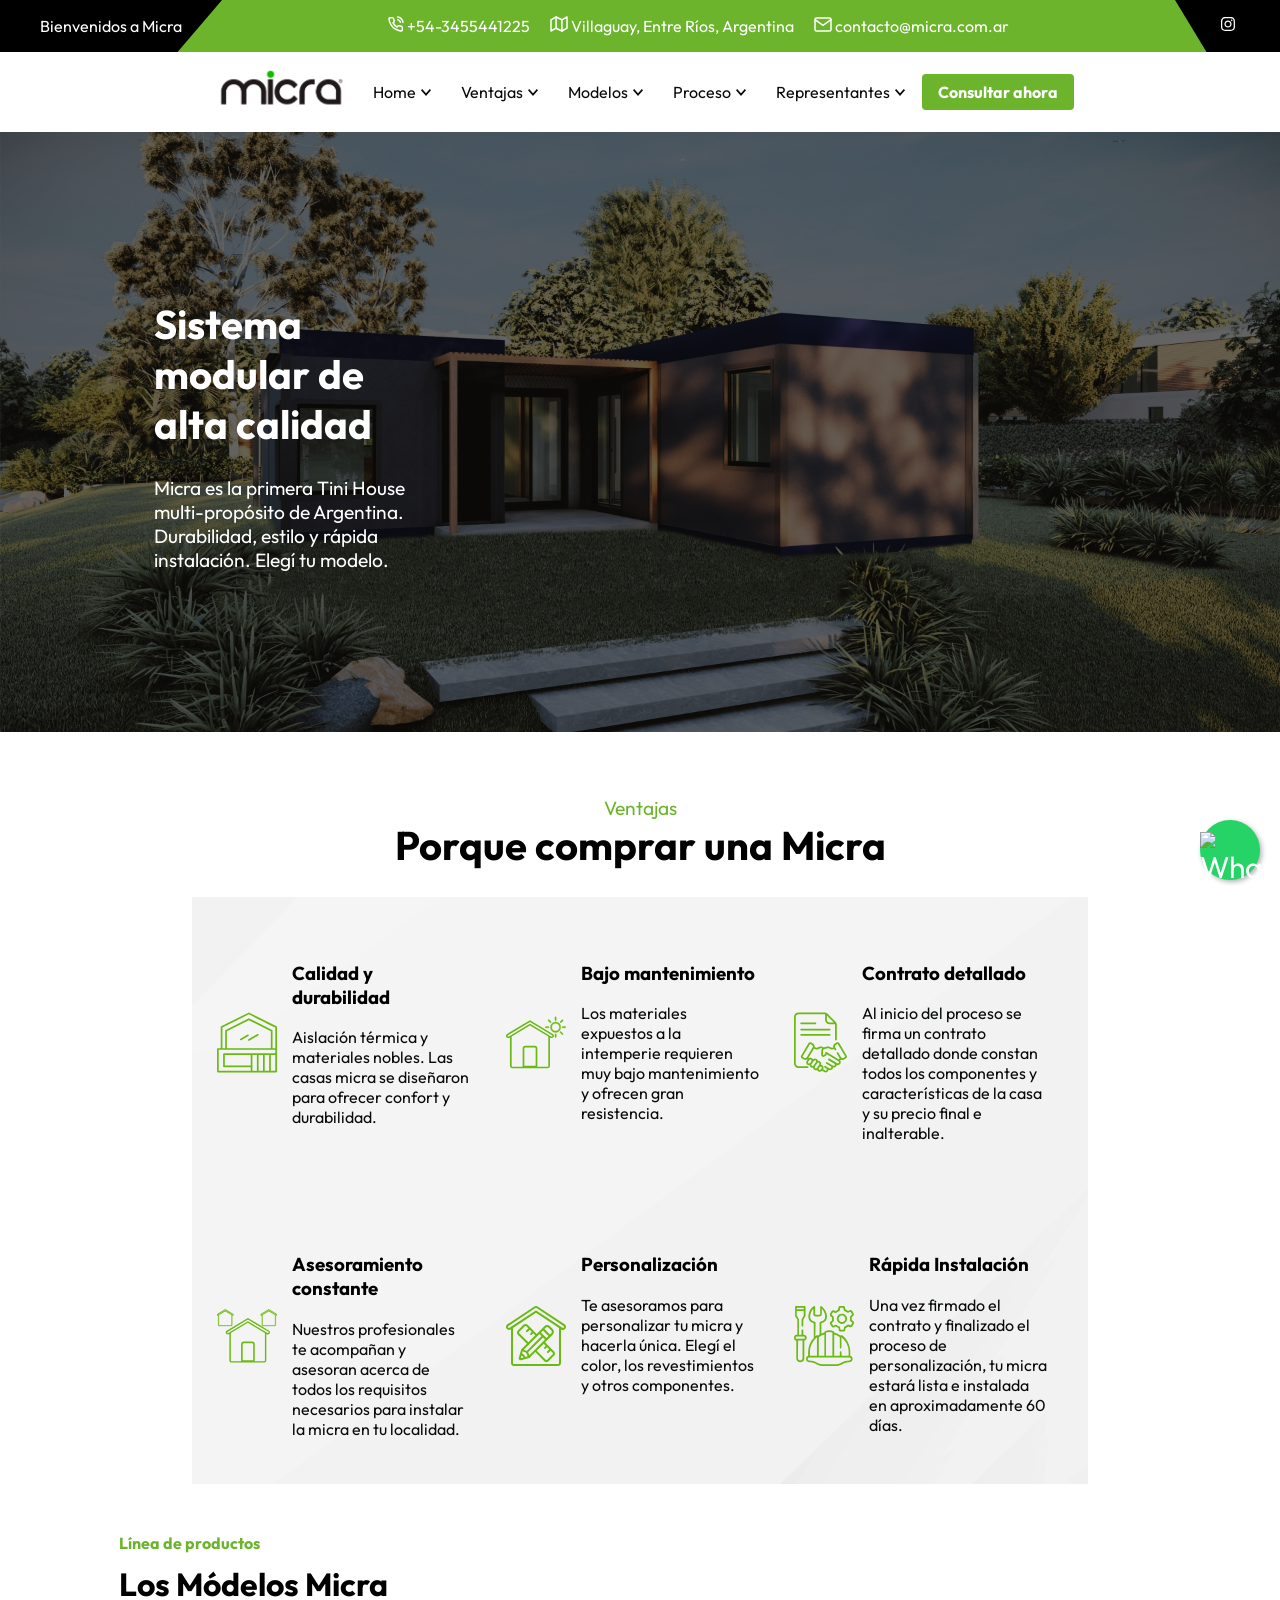
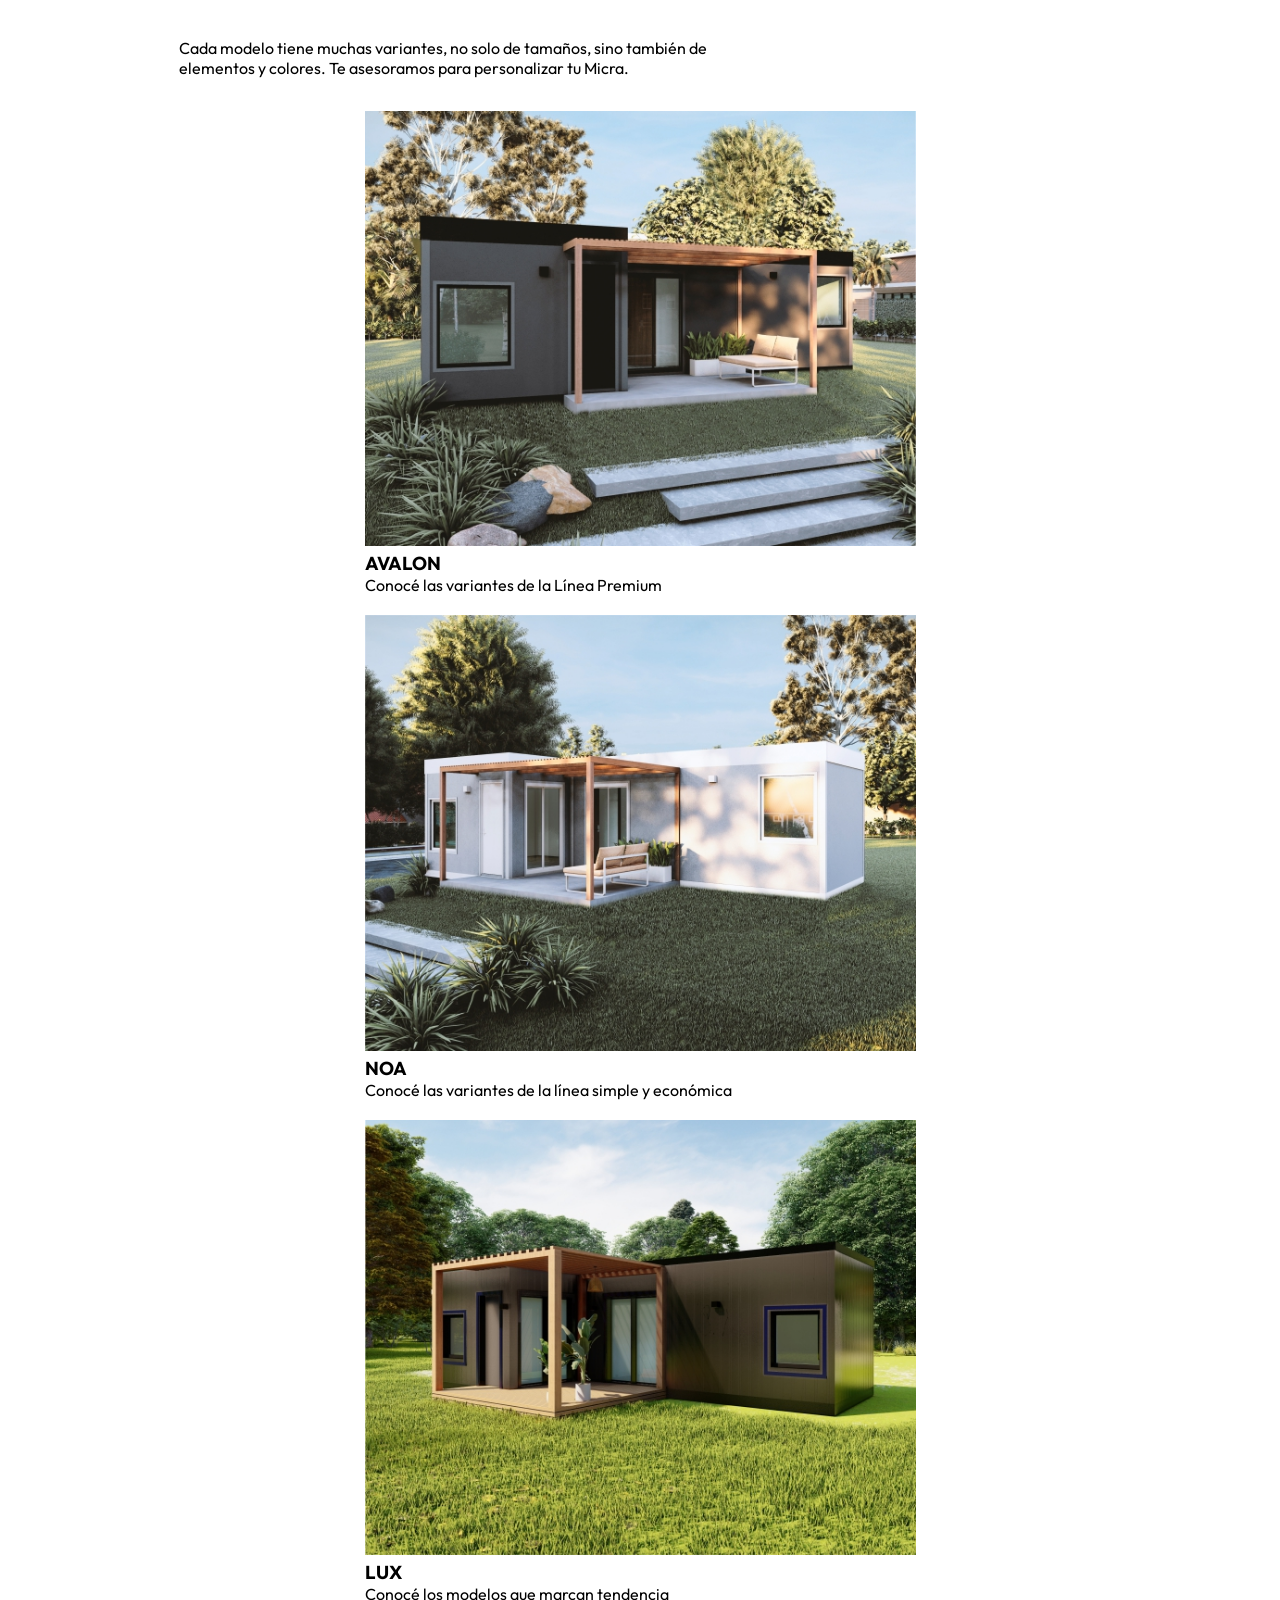
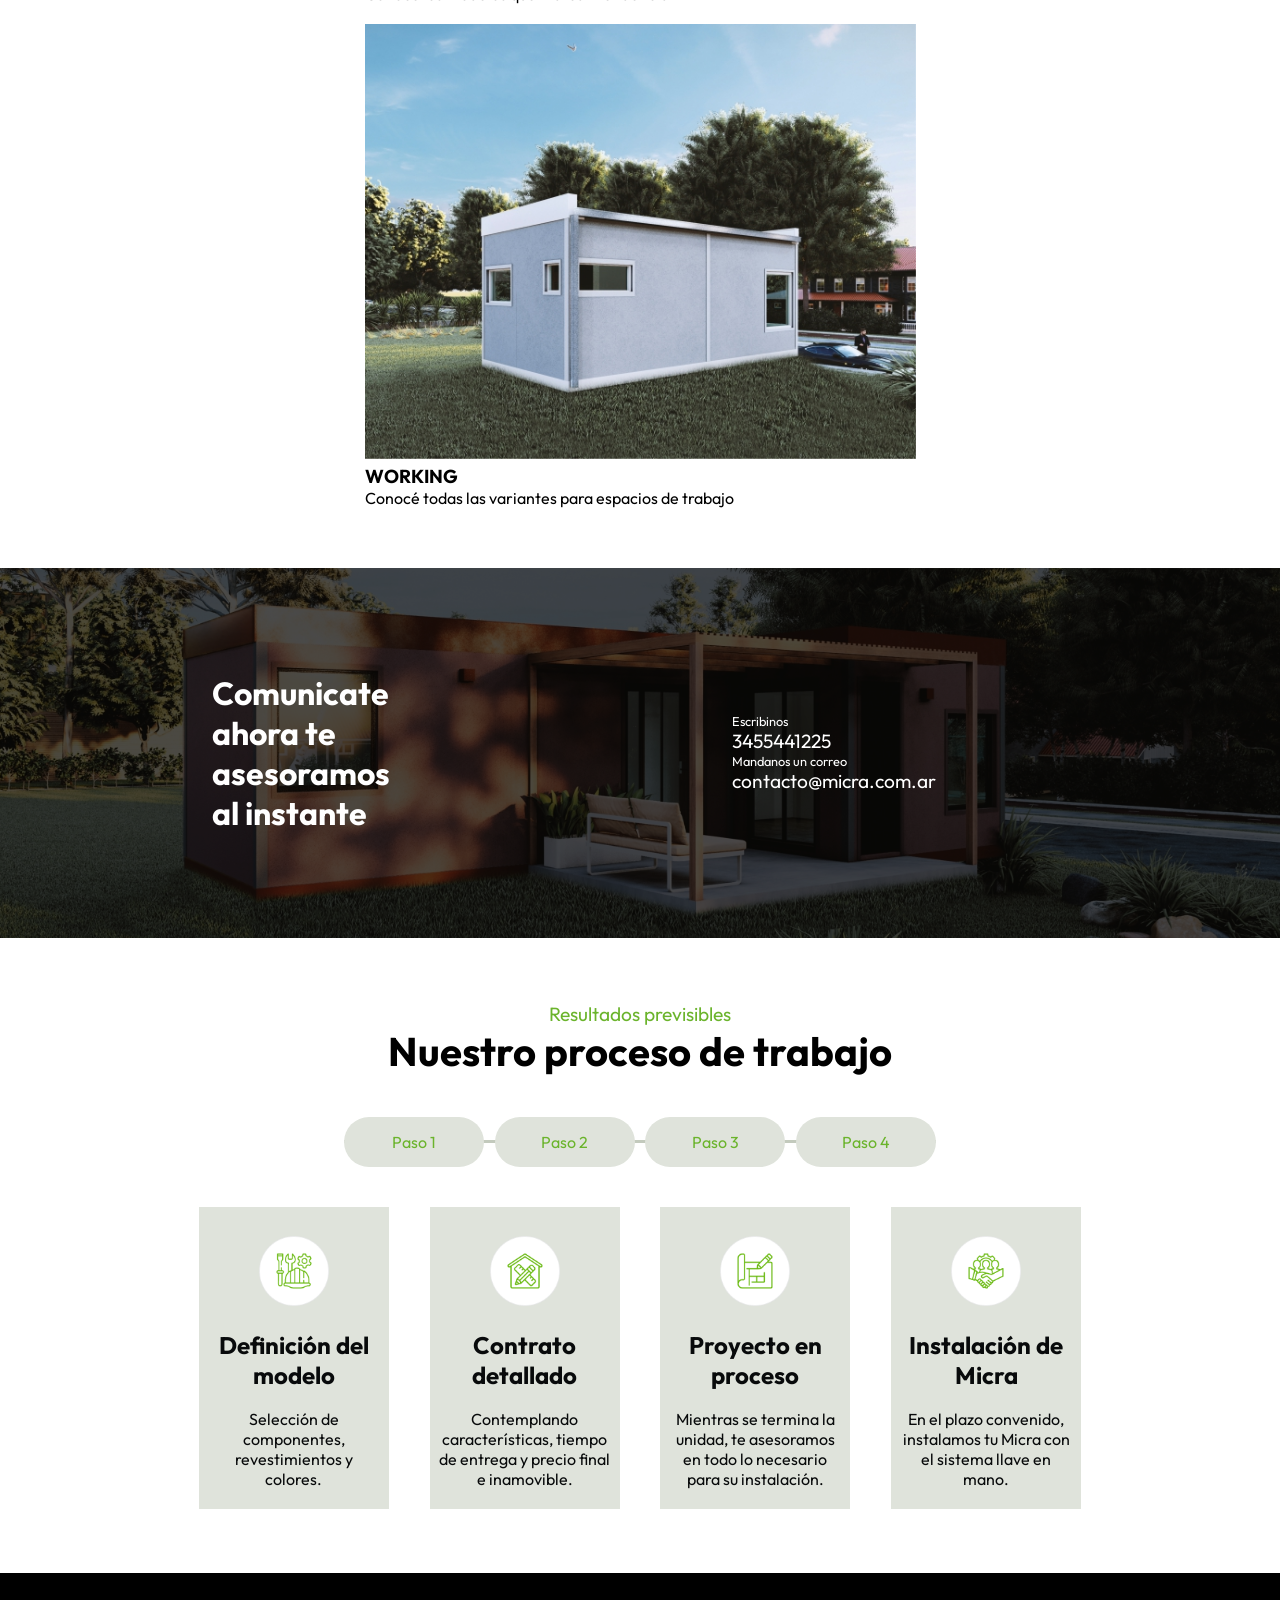
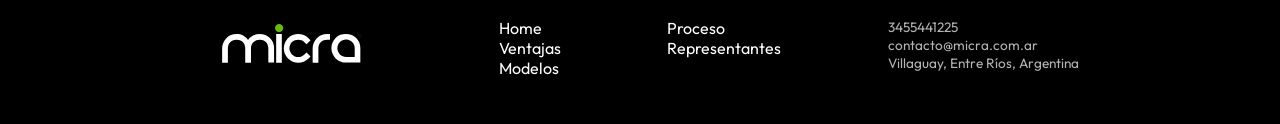
==== commit e703c714: "cambios pedidos: avalon, noa, lux y working" ====
--- a/index.html
+++ b/index.html
@@ -136,7 +136,7 @@
                 <span class="ver-mas-overlay">Ver más</span></div></a>
             <h3> LUX</h3>
             <p>Conocé los modelos que marcan tendencia </p>
-            <a href="page-construction.html"><button>Ver más</button> </a>
+            <a href="lux.html"><button>Ver más</button> </a>
         </div>
     </div>
      <div class="tarjeta-casa">   
--- a/styles01.css
+++ b/styles01.css
@@ -1056,18 +1056,18 @@
 
   .revestimientos-contenedor{
     display: flex;
-    padding: 3% 17%;
+    padding: 10px 17% 10px;
     flex-direction: column;
   }
   .revestimientos-contenedor h2, .revestimientos-contenedor h3{
-    padding: 0px 0px 10px;
+    padding: 0px 0px 5x;
     margin: 0;
     justify-content: start;
     text-align: start;
   }
   .revestimientos-contenedor h2{
-    color: #6bb42c;
-    padding: 5px 0px;
+    color: #292928;
+    padding: 0px;
   }
 
   .columnas-detalles{
@@ -1111,8 +1111,8 @@
   @media (max-width: 800px) {
       .revestimientos-contenedor, .columnas-detalles{
         flex-direction: column;
-        margin: 10px 0;
-        padding: 5%, 0%;
+        margin: 0;
+        padding: 3%, 0% 0%;
         justify-content: start;
 
       }
@@ -1149,18 +1149,25 @@
    @media (max-width: 1900px){
   .thumb {
    height: 220px !important;
-  }}
+  }
+  .thumb-2 {
+   max-height: 165px !important;
+  }}  
 
   .contenedor-galeria{
     display: flex;
     flex-wrap: wrap;
     align-content: center;
     justify-content: space-between;
-    margin: 10px 17%;
+    margin: 0px 17%;
   }
 
 .thumb {
     max-height: 280px;
+    padding: 0;
+}
+.thumb-2{
+    max-height: 213px;
     padding: 0;
 }
 .thumb:hover{
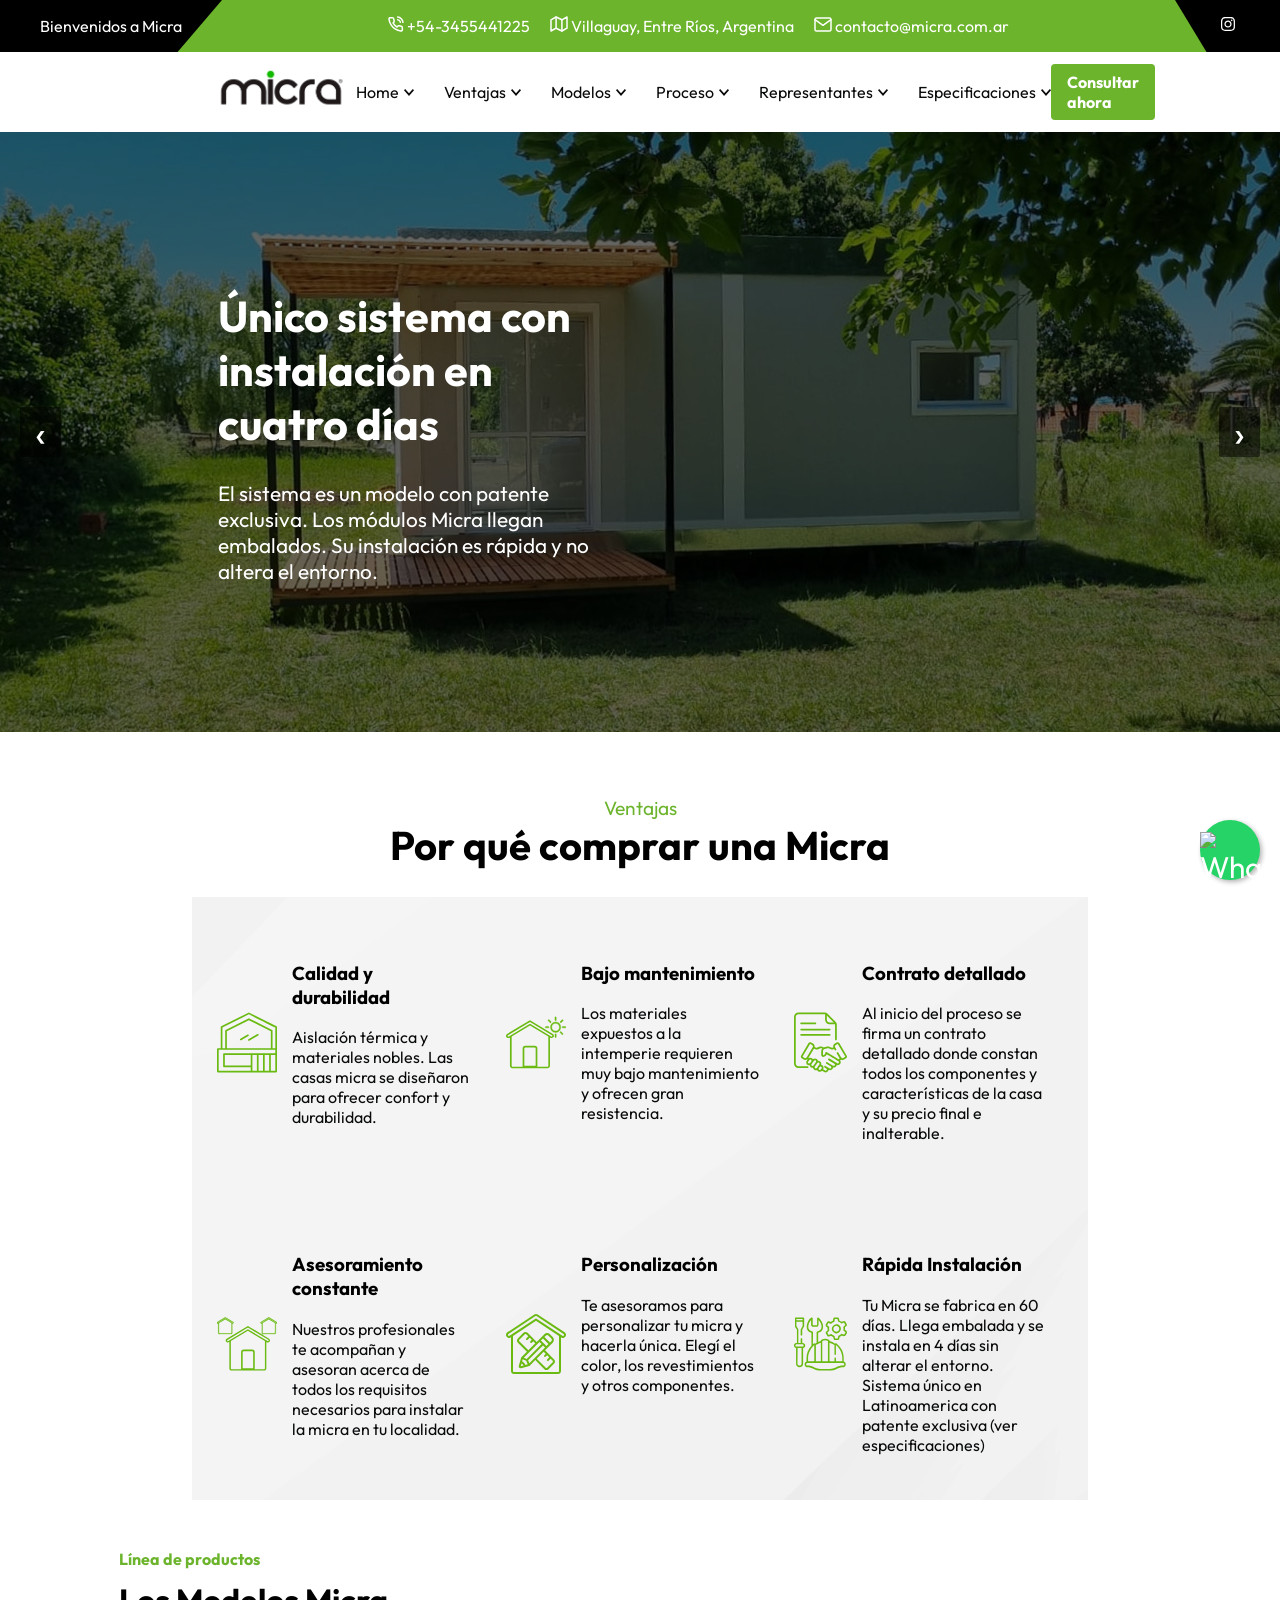
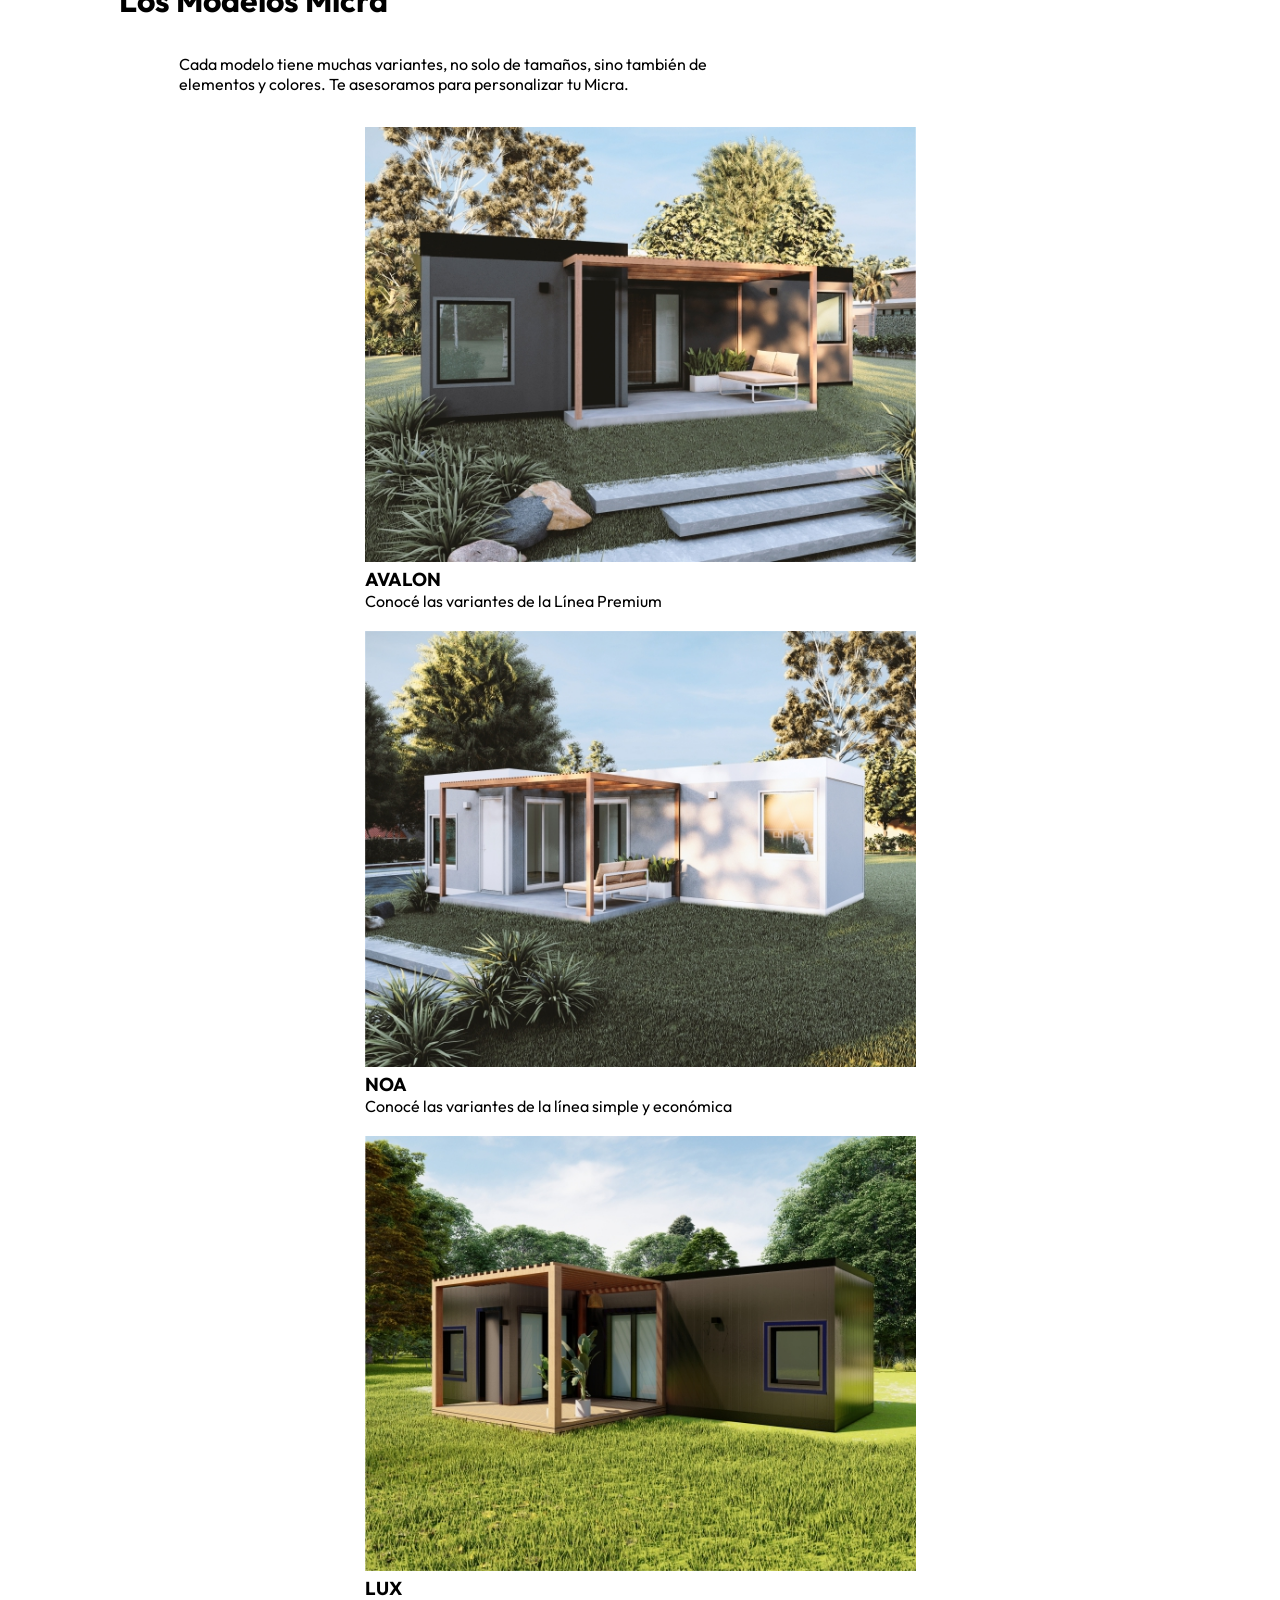
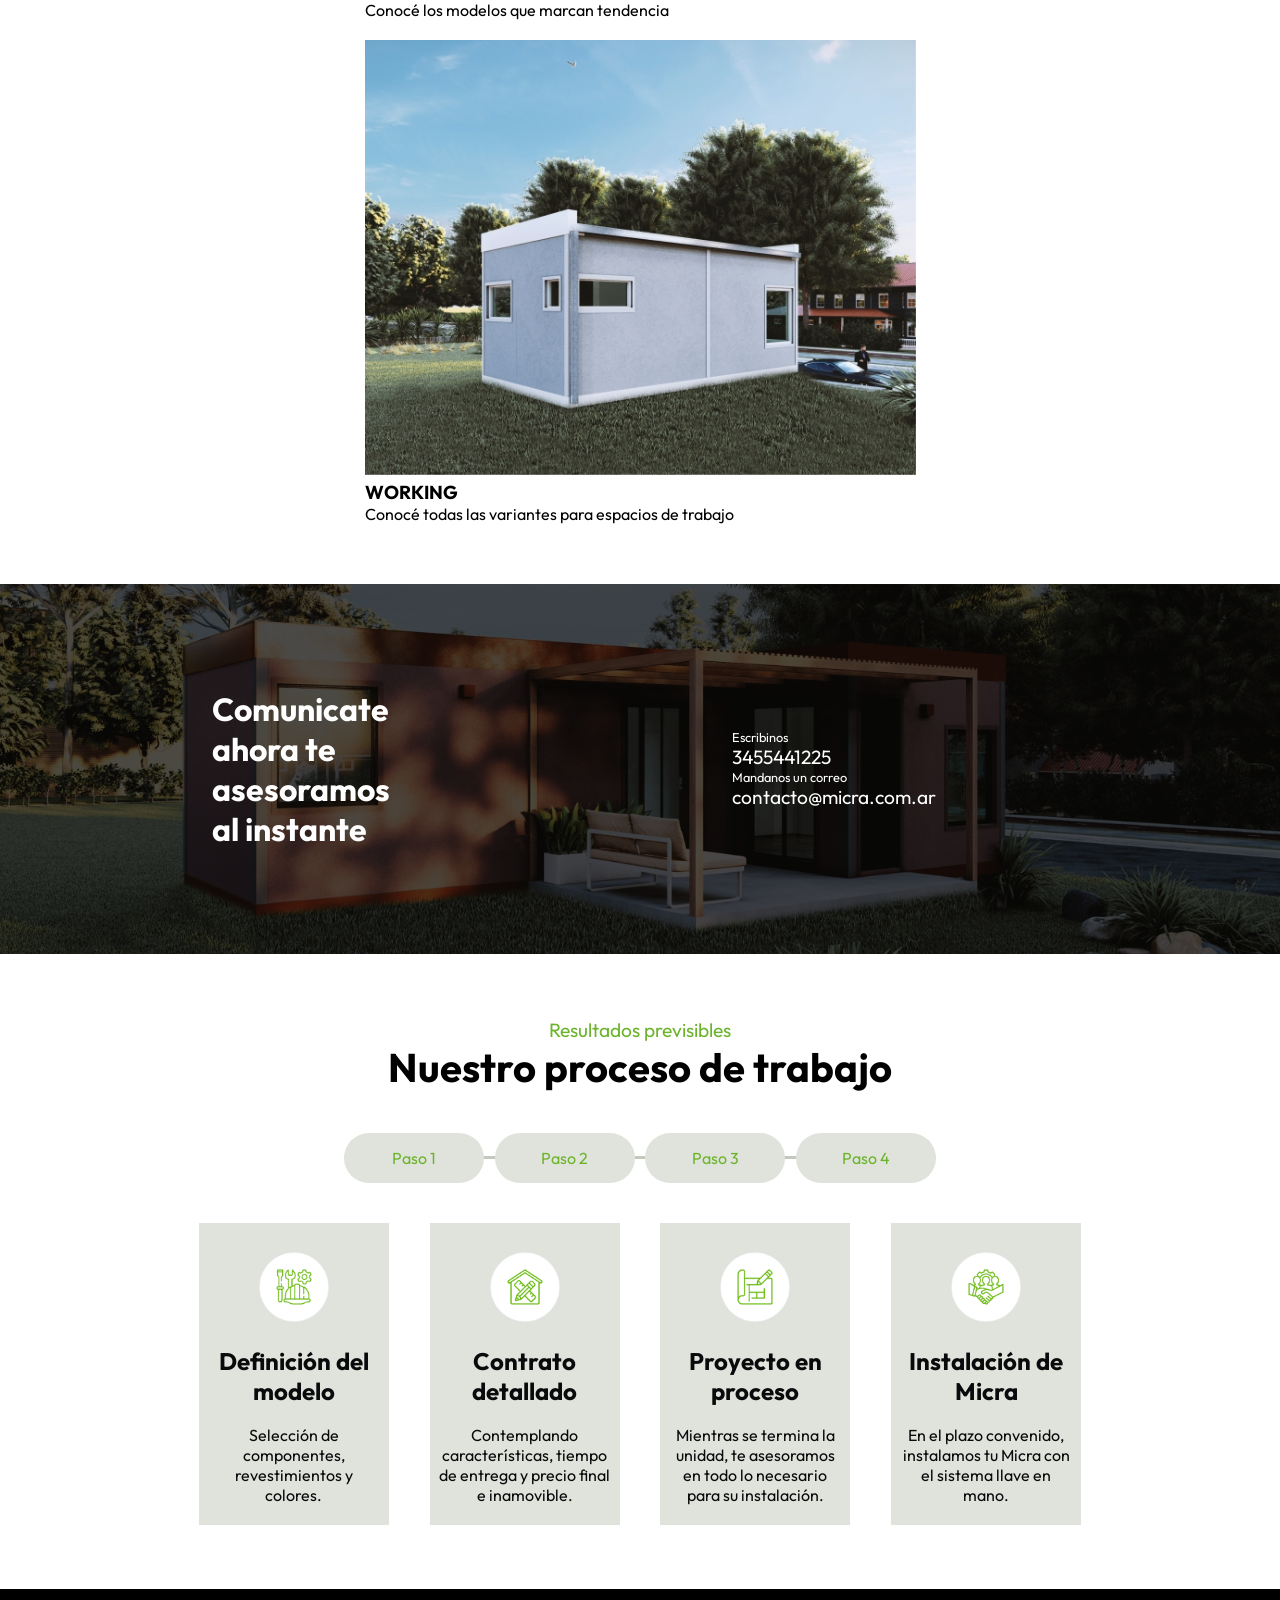
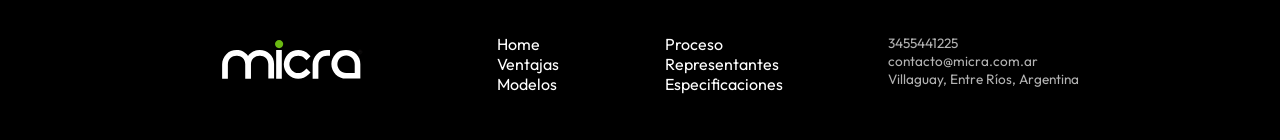
==== commit c6722bb9: "Convertí banner superiro en carrusel - modifiqué texto de una ventaja - agregué a menú "Especificaci" ====
--- a/index.html
+++ b/index.html
@@ -8,6 +8,7 @@
 <script src="banner.js"></script>
 <script src="whatsapp.js"></script>
 <script src="footer.js"></script>
+<link rel="icon" href="icons/micra-icono-sobreverde.png" type="image/x-icon">
 
 <body>
     <header id="Home">
@@ -21,21 +22,39 @@
     </header>
     <whatsapp-component></whatsapp-component>
     <main>
+
      <!-- Banner -->
     <div class="banner">
+  <div class="banner-slider">
+
+    <div class="banner-slide slide-1">
+      <div class="banner-content">
+        <h1>Único sistema con instalación en cuatro días</h1>
+        <p>El sistema es un modelo con patente exclusiva. Los módulos Micra llegan embalados. Su instalación es rápida y no altera el entorno.</p>
+      </div>
+    </div>
+
+    <div class="banner-slide slide-2">
       <div class="banner-content">
         <h1>Sistema modular de alta calidad</h1>
-        <p>Micra es la primera Tini House multi-propósito de Argentina. Durabilidad, estilo y rápida instalación. Elegí tu modelo.</p>
-      </div>
-    </div>
-    </main>
+        <p>Micra es la primera Tiny House multi-propósito de Argentina. Durabilidad, estilo y rápida instalación. Elegí tu modelo.</p>
+        </div>
+    </div>
+
+  </div>
+
+  <!-- flechitas -->
+  <button class="arrow prev">‹</button>
+  <button class="arrow next">›</button>
+</div>
+
 
     <!-- Ventajas -->
 
     <div class="bloque-tres">
         <div class="bloque-tres-contenido" id="ventajas">
             <p>Ventajas</p>
-            <h1>Porque comprar una Micra</h1>  
+            <h1>Por qué comprar una Micra</h1>  
         </div>
 
         <div class="ventajas">
@@ -83,7 +102,7 @@
                 <img src="icons/instalacion.svg" alt="">
                 <div class="texto-ventaja">
                     <h3>Rápida Instalación</h3>
-                    <p>Una vez firmado el contrato y finalizado el proceso de personalización, tu micra estará lista e instalada en aproximadamente 60 días.</p>
+                    <p>Tu Micra se fabrica en 60 días. Llega embalada y se instala en 4 días sin alterar el entorno. Sistema único en Latinoamerica con patente exclusiva <ahref="page-construction.html">(ver especificaciones) </a></p>
                 </div>  
             </div>
         </div>
@@ -95,7 +114,7 @@
 <div class="tarjetas-lineas-titulos" id="Modelos">
     <div class="lineas-titulos">
         <h4>Línea de productos</h4>  
-        <h1>Los Módelos Micra</h1>
+        <h1>Los Modelos Micra</h1>
     </div>
 
     <div class="lineas-texto">
@@ -130,7 +149,7 @@
     </div>
      <div class="tarjeta-casa">   
         <div class="texto-imagen">
-            <a href="page-construction.html">
+            <a href="lux.html">
                 <div class="imagen-casa-modelo">
                     <img src="Images/FOTO MODELO NOX Y LUX.jpg" alt="casa-foto">
                 <span class="ver-mas-overlay">Ver más</span></div></a>
@@ -234,5 +253,32 @@
     document.querySelector('.button-proceso[data-step="' + step + '"]').classList.remove('activo');
   });
 });
+
+let index = 0;
+const slider = document.querySelector(".banner-slider");
+const slides = document.querySelectorAll(".banner-slide");
+const next = document.querySelector(".next");
+const prev = document.querySelector(".prev");
+
+function showSlide(i) {
+  slider.style.transform = `translateX(-${i * 100}%)`;
+}
+
+function nextSlide() {
+  index = (index + 1) % slides.length;
+  showSlide(index);
+}
+
+function prevSlide() {
+  index = (index - 1 + slides.length) % slides.length;
+  showSlide(index);
+}
+
+next.addEventListener("click", nextSlide);
+prev.addEventListener("click", prevSlide);
+
+// Auto
+setInterval(nextSlide, 6000);
+
 </script>
 </html>
--- a/styles01.css
+++ b/styles01.css
@@ -292,65 +292,99 @@
 
 /* Banner debajo del menú */
 .banner {
-    position: relative;
+  position: relative;
+  width: 100%;
+  height: 600px;
+  overflow: hidden;
+  color: #fff;
+}
+
+.banner-slider {
+  display: flex;
+ max-width: 100%; 
+ height: 600px;
+  transition: transform 0.8s ease-in-out;
+}
+
+.banner-slide {
+  min-width: 100%;
+  display: flex;
+  align-items: center;
+  position: relative;
+  background-size: cover;
+  background-position: center;
+}
+
+.banner-slide::after {
+  content: "";
+  position: absolute;
+  inset: 0;
+  background: rgba(0,0,0,0.6);
+  z-index: 1;
+}
+
+/* FONDOS */
+.slide-1 {
+  background-image: url("Images/FOTO\ CABECERA2.jpg");
+}
+
+.slide-2 {
+  background-image: url("Images/FOTO CABECERA.jpg");
+}
+
+.banner-content {
+  position: relative;
+  z-index: 2;
+  margin-left: 17%;
+  max-width: 500px;
+  font-family: "Outfit";
+}
+
+.banner-content h1 { 
+  font-size: 2.7rem; 
+  margin-right: 20%; 
+  max-width: 100%; } 
+
+.banner-content p { 
+  font-size: 1.3rem; 
+  margin-right: 20%; 
+  max-width: 100%; }
+
+/* flechitas de banner */
+
+.arrow {
+  position: absolute;
+  top: 50%;
+  transform: translateY(-50%);
+  background: rgba(0,0,0,0.5);
+  color: #fff;
+  font-size: 2.5rem;
+  cursor: pointer;
+  padding: 0 15px;
+  z-index: 10;
+
+}
+
+.prev { left: 20px; }
+.next { right: 20px; }
+
+.arrow:hover {
+  background: rgba(0,0,0,0.7);
+  transition: background 0.3s;
+}
+@media (max-width: 1232px) {
+  .banner {
+    min-height: 60vh;
+    height: auto;
+  }
+
+  .banner-content {
+    margin: 10%;
     max-width: 100%;
-    height: 600px; 
-    background: url("Images/FOTO\ CABECERA.jpg") no-repeat center center/cover;
-    display: flex;
-    align-items: center;
-    justify-content: center;
-    color: #fff;
-    background-size: cover;
-}
-
-.banner::after {
-    content: "";
-    position: absolute;
-    top: 0;
-    left: 0;
-    width: 100%;
-    height: 100%;
-    background: rgba(0,0,0,0.6); 
-    }
-
-.banner-content {
-    position: relative;
-    padding-left: 0px;
-    margin-left: 0px;
-    text-align: left;
-    z-index: 1;
-    font-family: "Outfit";
-
-}
-
-.banner-content h1 {
-    font-size: 2.5rem;
-    margin-right: 30%;
-    max-width: 30%;
-  }
-
-
-
-.banner-content p {
-    font-size: 1.2rem;
-    margin-right: 30%;
-    max-width: 30%;
-
-}
-@media (max-width: 1232px) {
-  .banner{
-    align-items: stretch; 
-    padding: 0;
-    margin: 0;
-    height: 100%;
-  }  
-  .banner-content{
-    margin: 10%;
-  }
-    .banner-content p, .banner-content h1{
-    max-width: 100%;
-  }
-}
+  }
+}
+
+
 
 /* Ventajas */
 
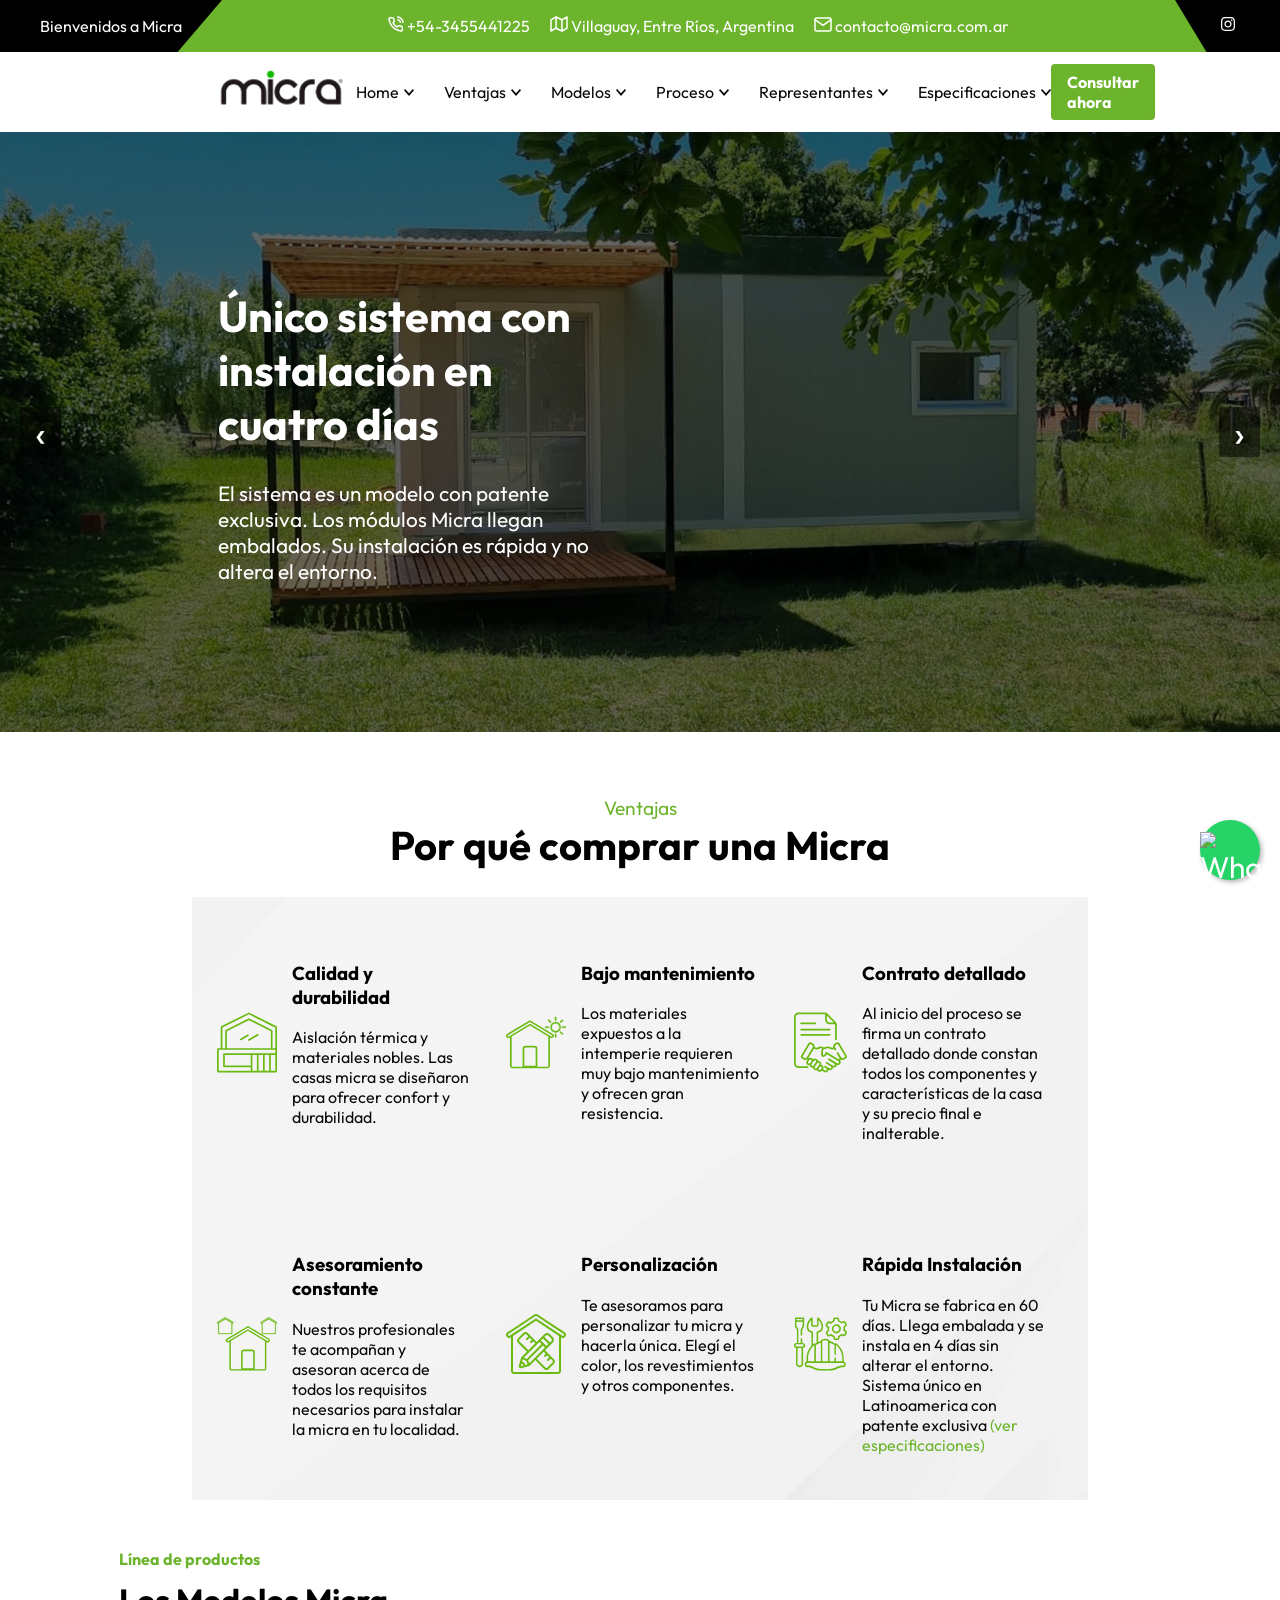
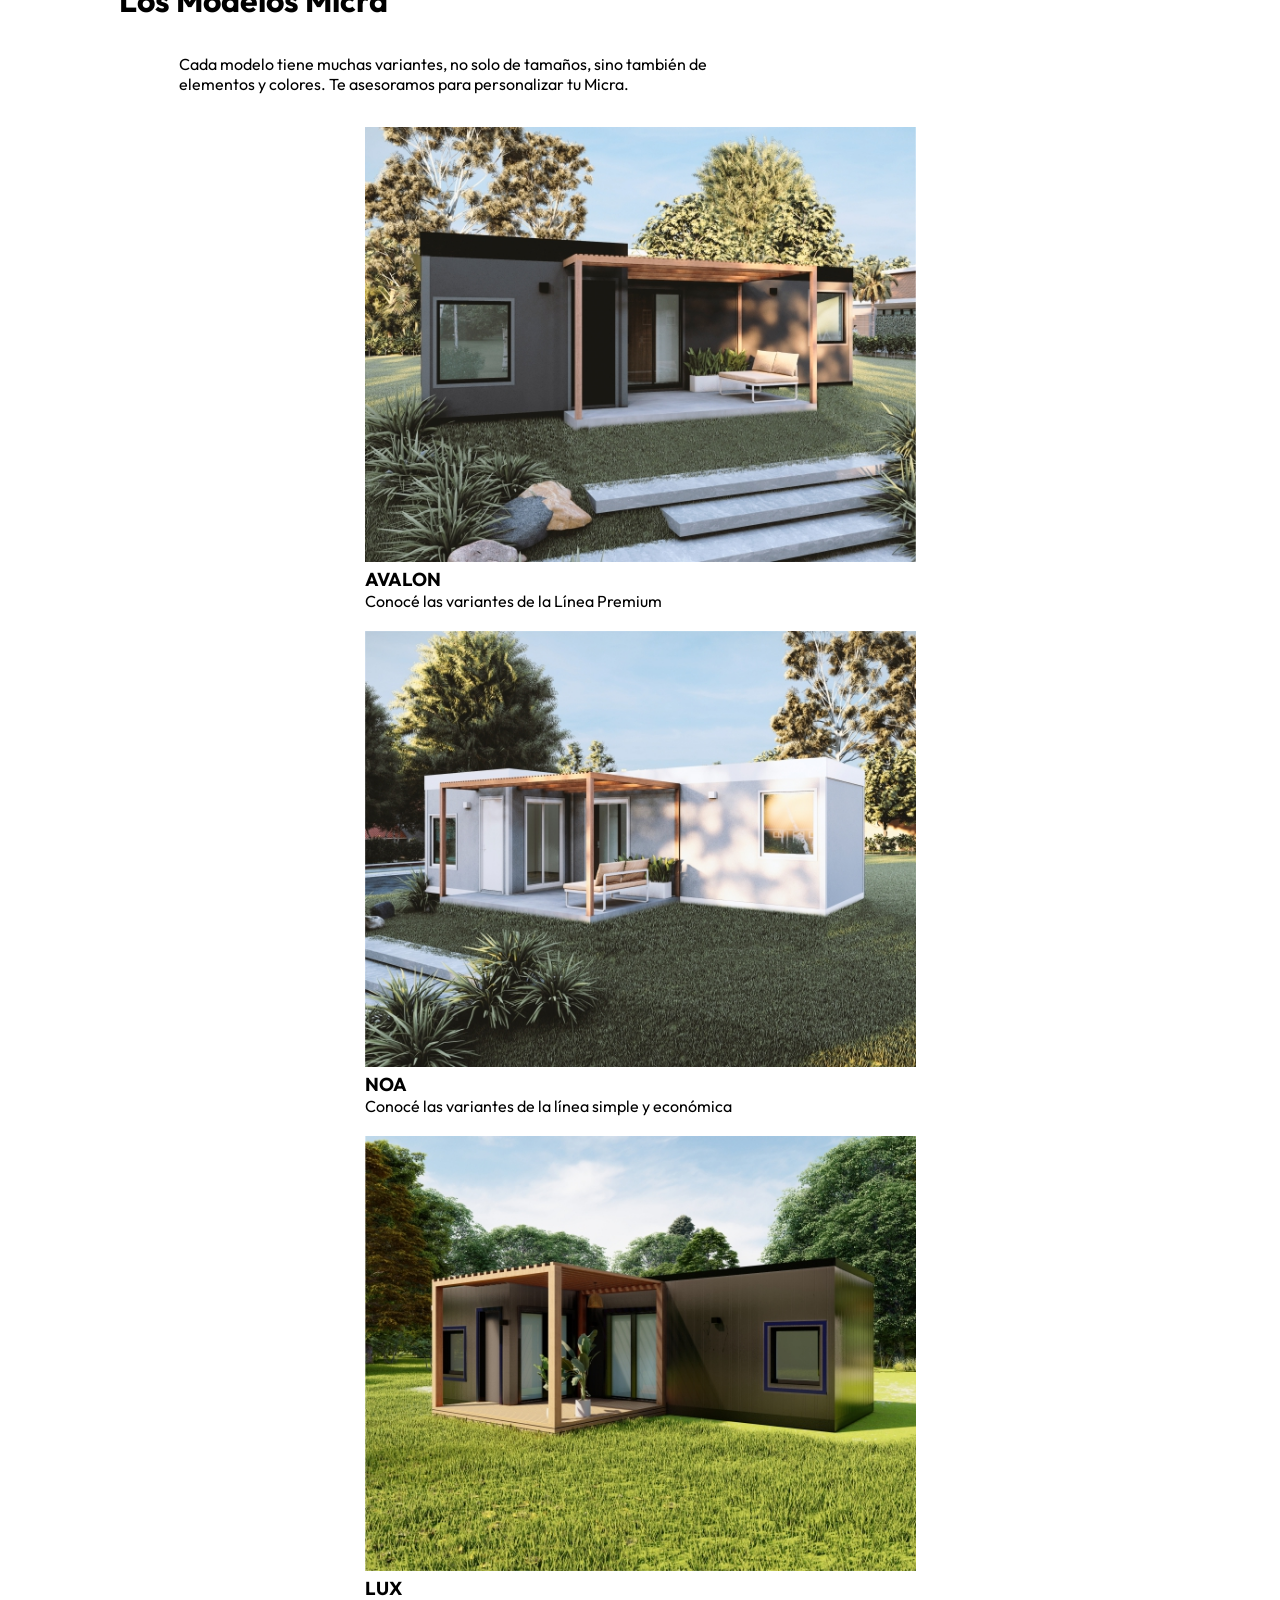
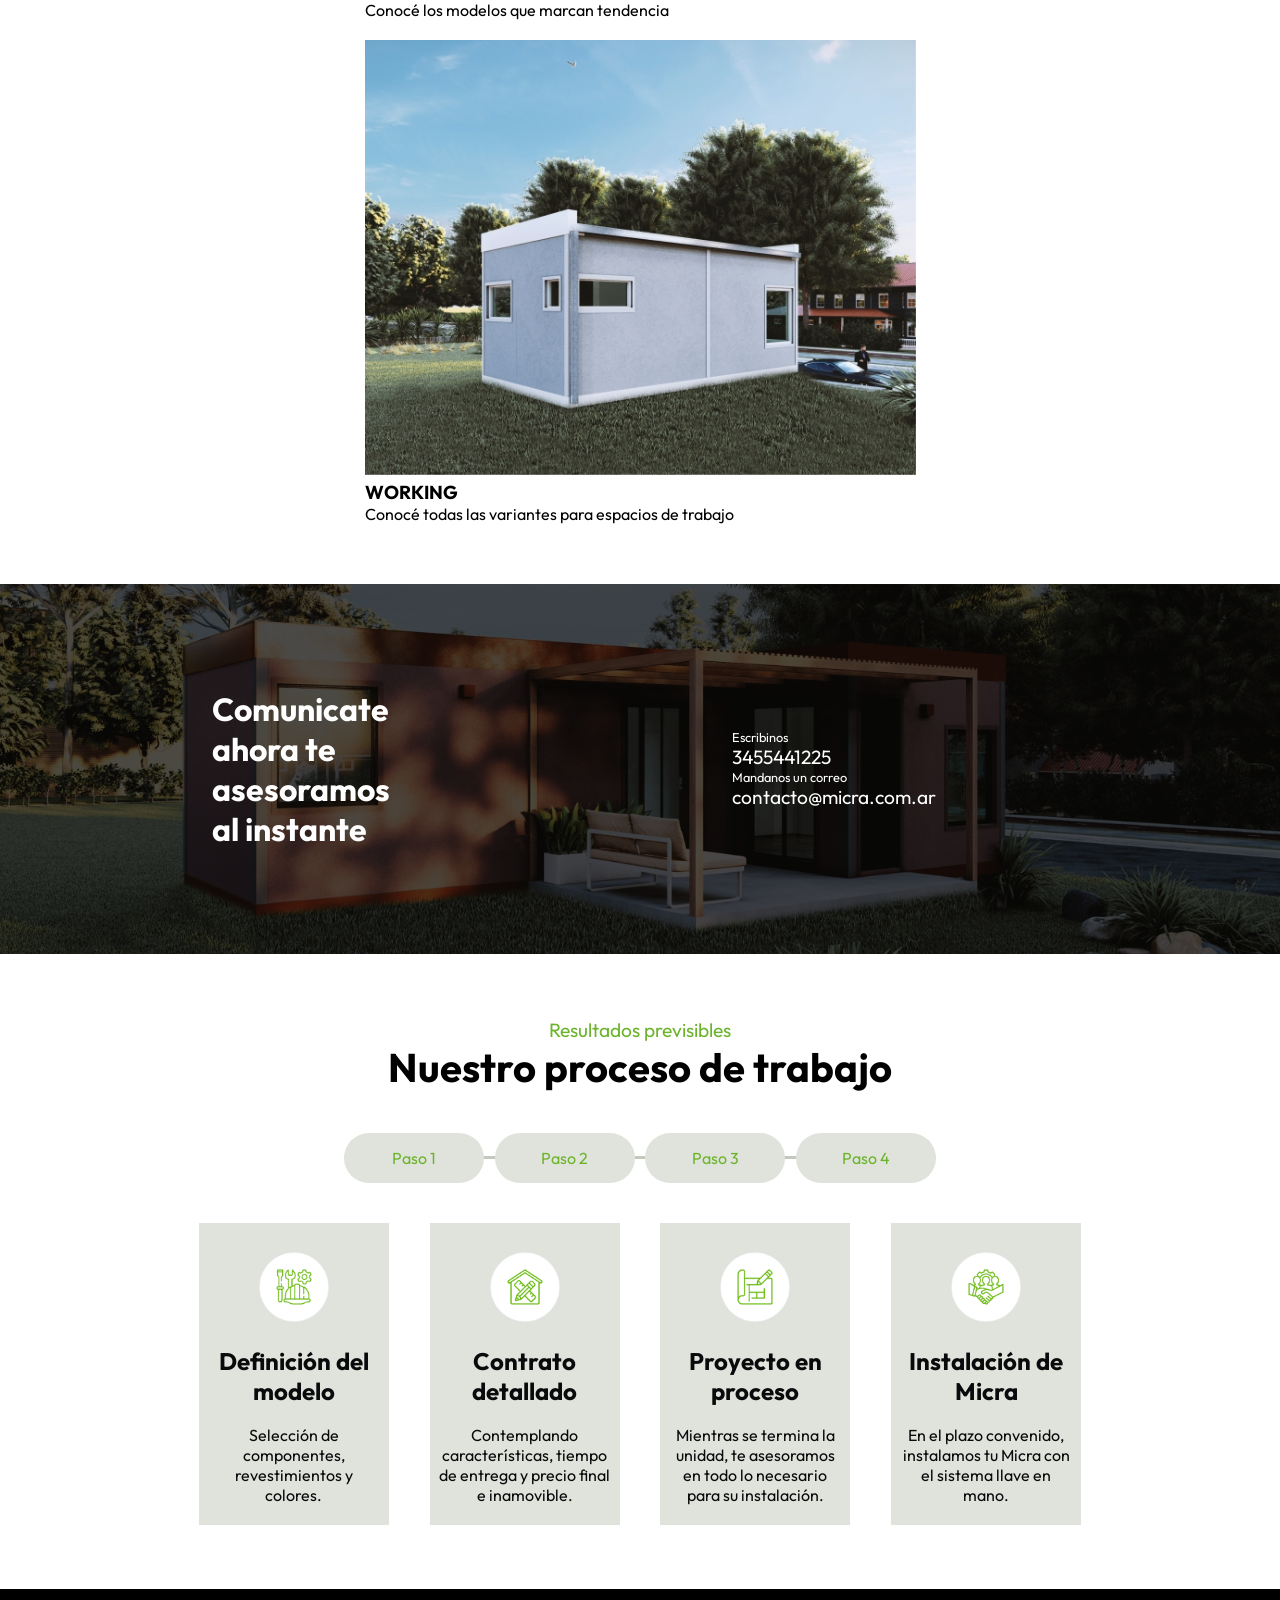
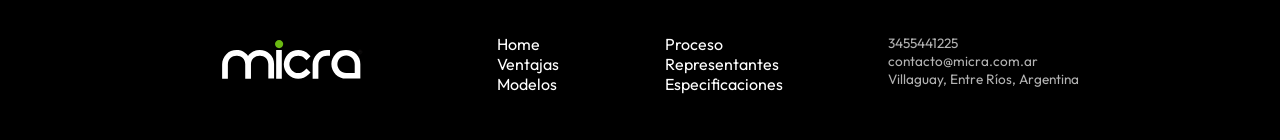
==== commit 08210772: "arregle "ver espcificaciones"" ====
--- a/index.html
+++ b/index.html
@@ -102,7 +102,7 @@
                 <img src="icons/instalacion.svg" alt="">
                 <div class="texto-ventaja">
                     <h3>Rápida Instalación</h3>
-                    <p>Tu Micra se fabrica en 60 días. Llega embalada y se instala en 4 días sin alterar el entorno. Sistema único en Latinoamerica con patente exclusiva <ahref="page-construction.html">(ver especificaciones) </a></p>
+                    <p>Tu Micra se fabrica en 60 días. Llega embalada y se instala en 4 días sin alterar el entorno. Sistema único en Latinoamerica con patente exclusiva <a href="page-construction.html">(ver especificaciones) </a></p>
                 </div>  
             </div>
         </div>
